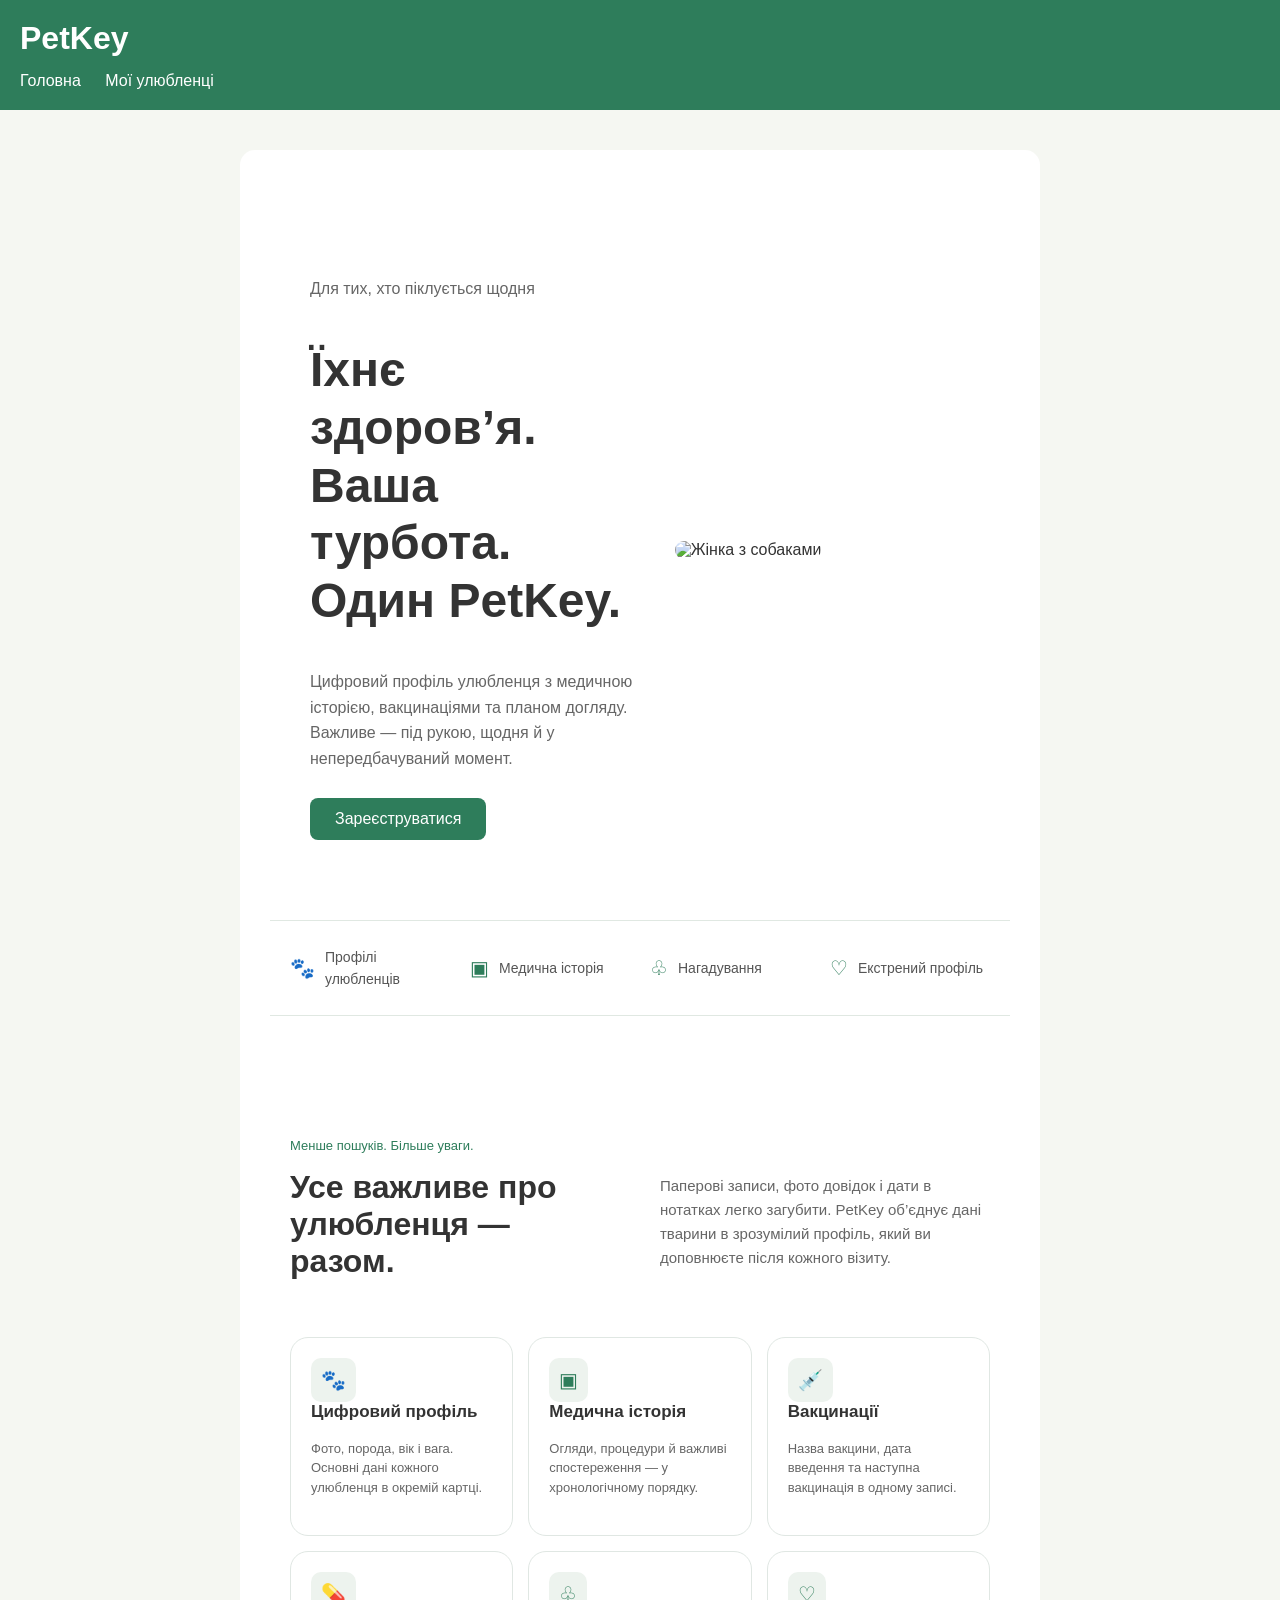
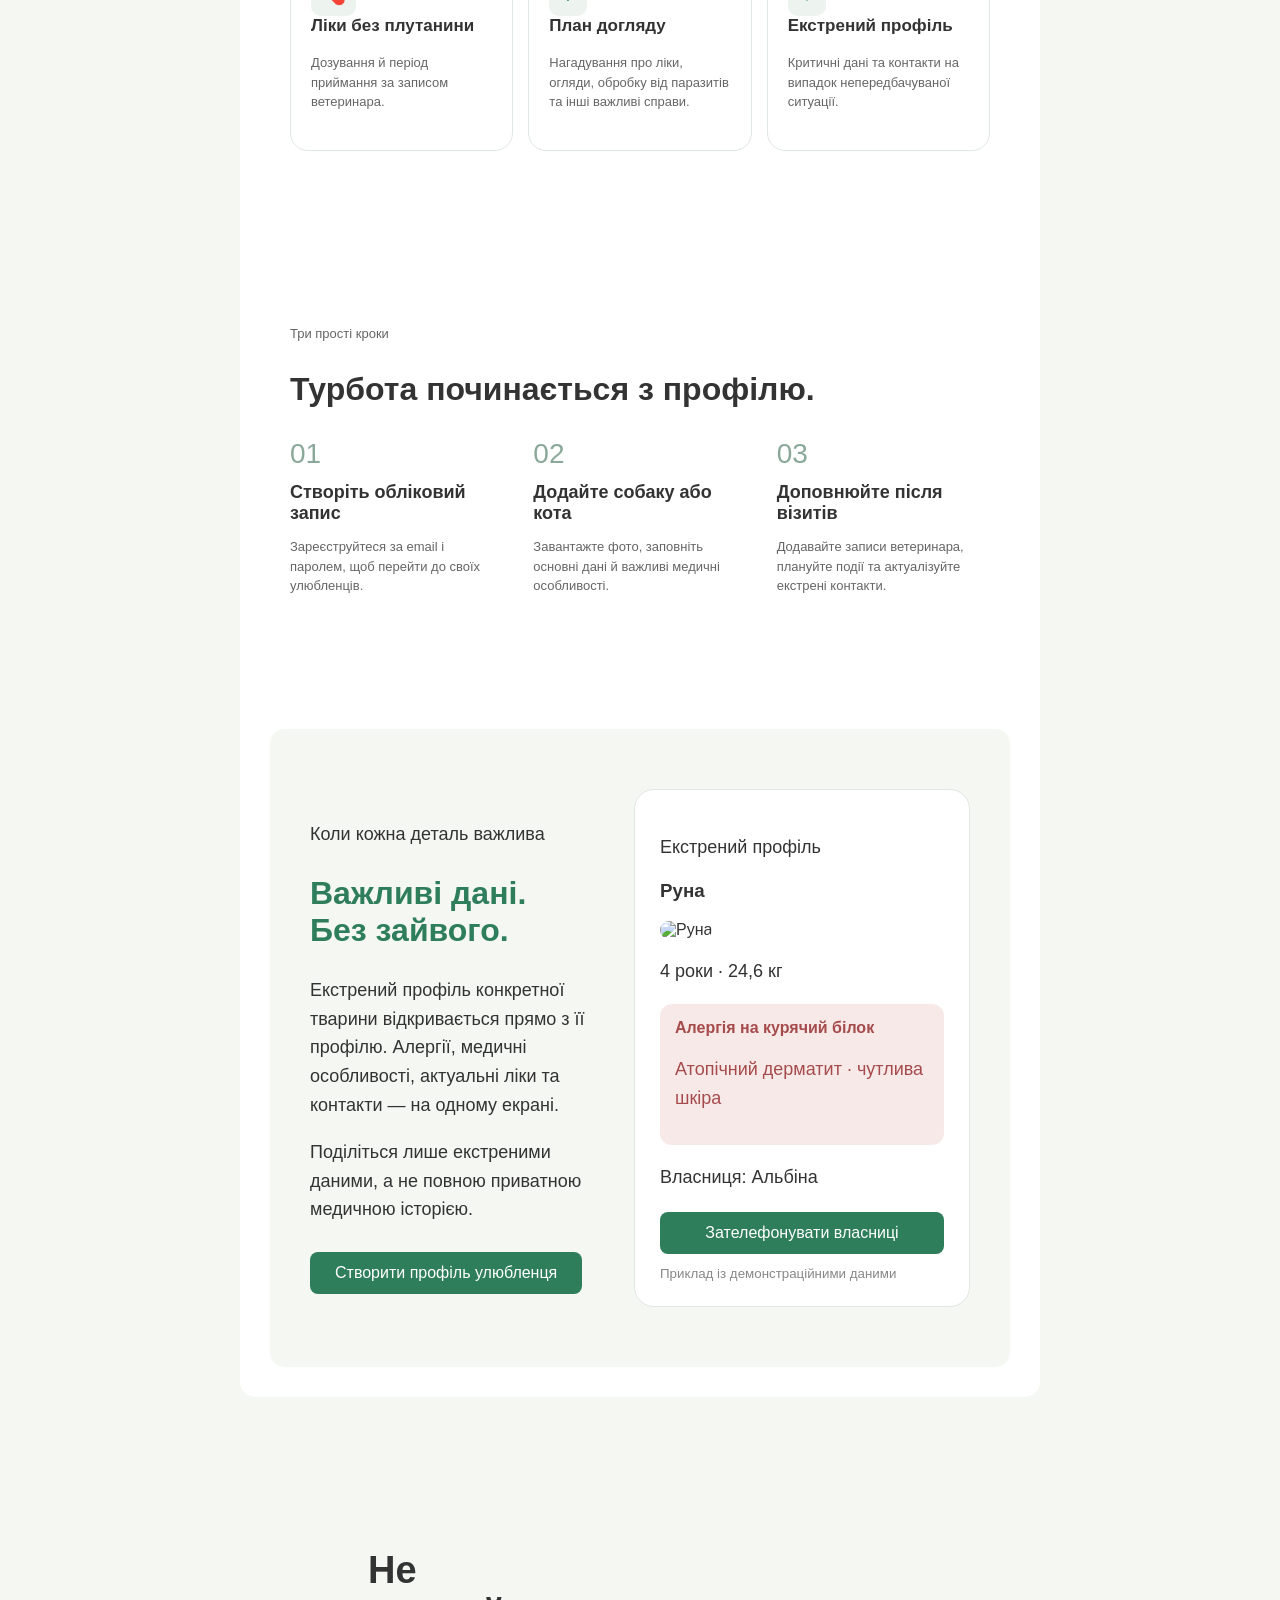
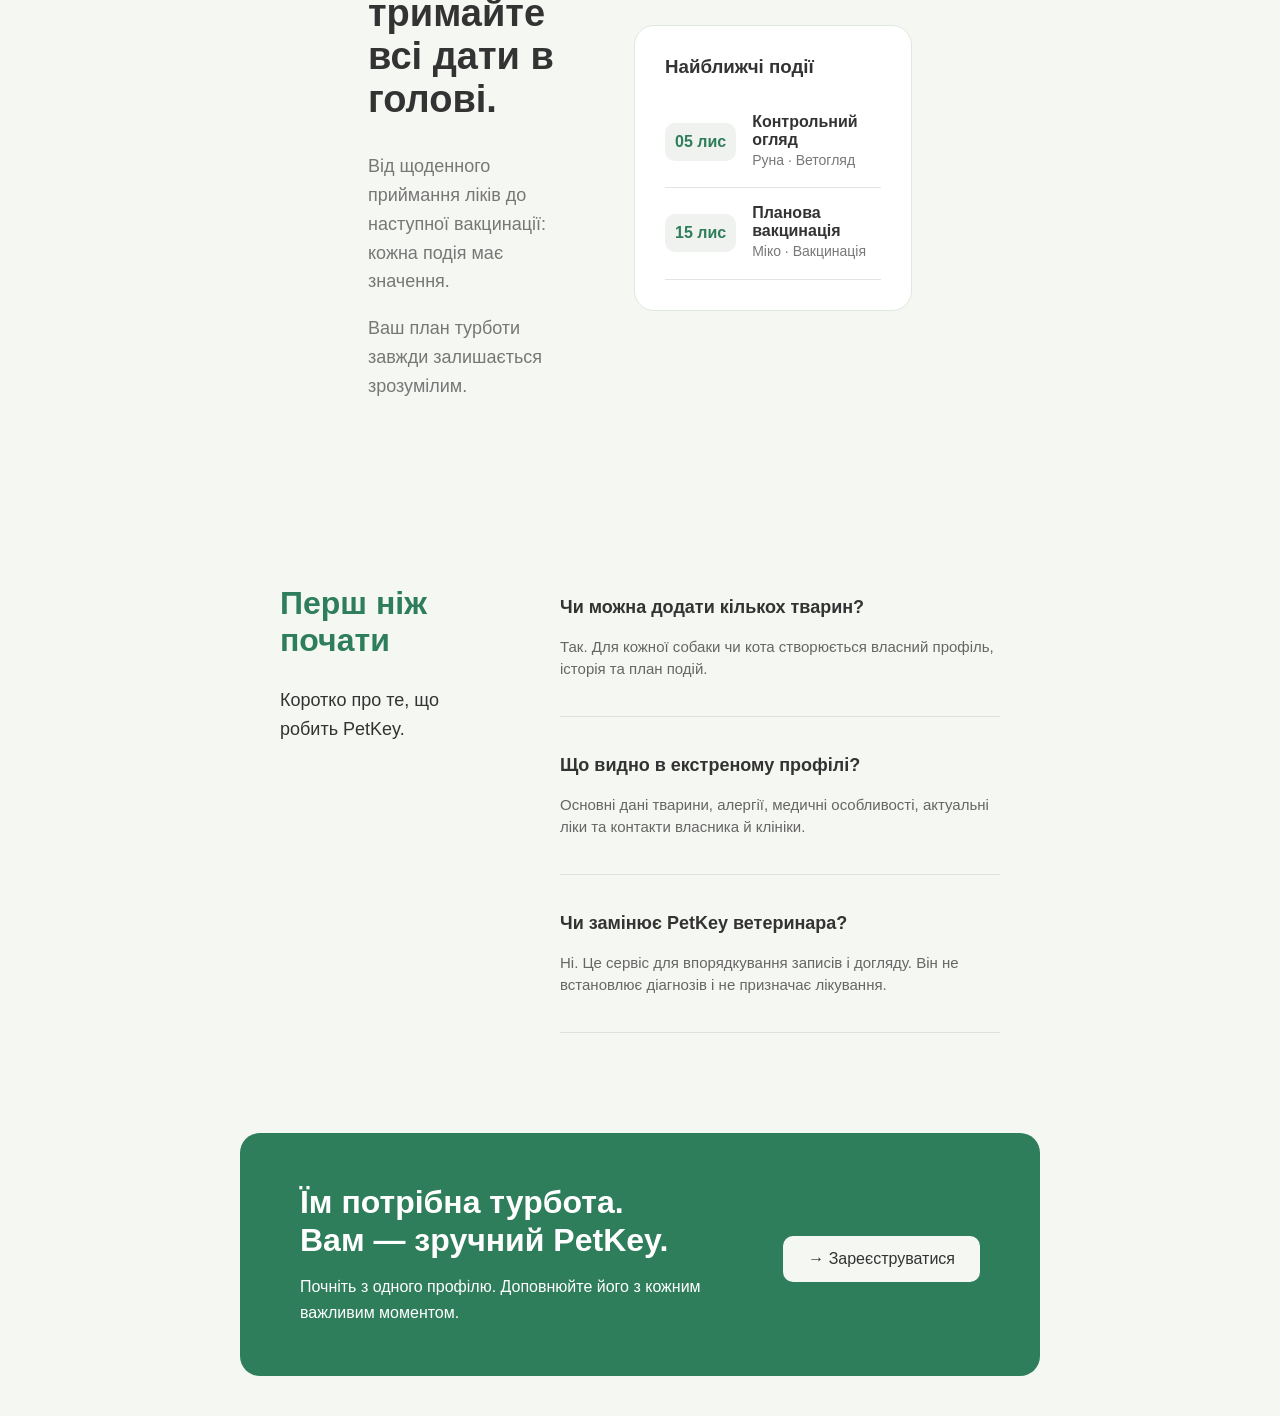
==== index.html @ b62d8bf2 "Add files via upload" ====
<!DOCTYPE html>
<html lang="uk">
<head>
    <meta charset="UTF-8">
    <meta name="viewport" content="width=device-width, initial-scale=1.0">
    <title>PetKey</title>
    <link rel="stylesheet" href="style.css">
</head>
<body>

    <header>
        <h1>PetKey</h1>
        <nav>
            <a href="index.html">Головна</a>
            <a href="animals.html">Мої улюбленці</a>
        </nav>
    </header>
    

    <main>
        <section>
           <div class="hero">
    <div class="hero-text">
        <p>Для тих, хто піклується щодня</p>
        <h1>Їхнє здоров’я.<br>Ваша турбота.<br>Один PetKey.</h1>
        <p>Цифровий профіль улюбленця з медичною історією,
        вакцинаціями та планом догляду. Важливе — під рукою,
        щодня й у непередбачуваний момент.</p>
        <a href="animals.html">Зареєструватися</a>
    </div>

    <div class="hero-image">
        <img src="images/hero.jpg" alt="Жінка з собаками">
    </div>
</div>
            <div class="features">
    <div class="feature">
        <span>🐾</span>
        <p>Профілі улюбленців</p>
    </div>

    <div class="feature">
        <span>▣</span>
        <p>Медична історія</p>
    </div>

    <div class="feature">
        <span>♧</span>
        <p>Нагадування</p>
    </div>

    <div class="feature">
        <span>♡</span>
        <p>Екстрений профіль</p>
    </div>
</div>
     <section class="info-section">
    <div class="info-heading">
        <div>
            <span>Менше пошуків. Більше уваги.</span>
            <h2>Усе важливе про улюбленця — разом.</h2>
        </div>

        <p>
            Паперові записи, фото довідок і дати в нотатках легко
            загубити. PetKey об’єднує дані тварини в зрозумілий
            профіль, який ви доповнюєте після кожного візиту.
        </p>
    </div>

    <div class="info-cards">
        <div class="info-card">
            <span class="info-icon">🐾</span>
            <h3>Цифровий профіль</h3>
            <p>Фото, порода, вік і вага. Основні дані кожного улюбленця в окремій картці.</p>
        </div>

        <div class="info-card">
            <span class="info-icon">▣</span>
            <h3>Медична історія</h3>
            <p>Огляди, процедури й важливі спостереження — у хронологічному порядку.</p>
        </div>

        <div class="info-card">
            <span class="info-icon">💉</span>
            <h3>Вакцинації</h3>
            <p>Назва вакцини, дата введення та наступна вакцинація в одному записі.</p>
        </div>

        <div class="info-card">
            <span class="info-icon">💊</span>
            <h3>Ліки без плутанини</h3>
            <p>Дозування й період приймання за записом ветеринара.</p>
        </div>

        <div class="info-card">
            <span class="info-icon">♧</span>
            <h3>План догляду</h3>
            <p>Нагадування про ліки, огляди, обробку від паразитів та інші важливі справи.</p>
        </div>

        <div class="info-card">
            <span class="info-icon">♡</span>
            <h3>Екстрений профіль</h3>
            <p>Критичні дані та контакти на випадок непередбачуваної ситуації.</p>
        </div>
</div>
</section>
<section class="steps-section">
    <p class="steps-label">Три прості кроки</p>

    <h2>Турбота починається з профілю.</h2>

    <div class="steps">
        <div class="step">
            <span class="step-number">01</span>
            <h3>Створіть обліковий запис</h3>
            <p>Зареєструйтеся за email і паролем, щоб перейти до своїх улюбленців.</p>
        </div>

        <div class="step">
            <span class="step-number">02</span>
            <h3>Додайте собаку або кота</h3>
            <p>Завантажте фото, заповніть основні дані й важливі медичні особливості.</p>
        </div>

        <div class="step">
            <span class="step-number">03</span>
            <h3>Доповнюйте після візитів</h3>
            <p>Додавайте записи ветеринара, плануйте події та актуалізуйте екстрені контакти.</p>
        </div>
    </div>
</section>
<section class="emergency-section">
    <div class="emergency-text">
        <p>Коли кожна деталь важлива</p>
        <h2>Важливі дані.<br>Без зайвого.</h2>
        <p>Екстрений профіль конкретної тварини відкривається прямо з її профілю. Алергії, медичні особливості, актуальні ліки та контакти — на одному екрані.</p>
        <p>Поділіться лише екстреними даними, а не повною приватною медичною історією.</p>
        <a href="emergency.html">Створити профіль улюбленця</a>
    </div>

    <div class="emergency-card">
        <p>Екстрений профіль</p>
        <h3>Руна</h3>
        
        <img src="images/runa.jpg.jpg" alt="Руна">
        <p>4 роки · 24,6 кг</p>
        <div class="emergency-alert">
            <strong>Алергія на курячий білок</strong>
            <p>Атопічний дерматит · чутлива шкіра</p>
        </div>
        <p>Власниця: Альбіна</p>
        <a href="emergency.html">Зателефонувати власниці</a>
        <small>Приклад із демонстраційними даними</small>
    </div>
</section>
</section>
    </main>

    <section class="events-section">
    <div class="events-text">
        <h2>Не тримайте всі дати в голові.</h2>
        <p>Від щоденного приймання ліків до наступної вакцинації: кожна подія має значення.</p>
        <p>Ваш план турботи завжди залишається зрозумілим.</p>
    </div>

    <div class="events-card">
        <h3>Найближчі події</h3>

        <div class="event">
            <span>05 лис</span>
            <div>
                <strong>Контрольний огляд</strong>
                <p>Руна · Ветогляд</p>
            </div>
        </div>

        <div class="event">
            <span>15 лис</span>
            <div>
                <strong>Планова вакцинація</strong>
                <p>Міко · Вакцинація</p>
            </div>
        </div>
    </div>
</section>
   <section class="faq-section">
    <div class="faq-title">
        <h2>Перш ніж почати</h2>
        <p>Коротко про те, що робить PetKey.</p>
    </div>

    <div class="faq-list">
        <div class="faq-item">
            <h3>Чи можна додати кількох тварин?</h3>
            <p>Так. Для кожної собаки чи кота створюється власний профіль, історія та план подій.</p>
        </div>

        <div class="faq-item">
            <h3>Що видно в екстреному профілі?</h3>
            <p>Основні дані тварини, алергії, медичні особливості, актуальні ліки та контакти власника й клініки.</p>
        </div>

        <div class="faq-item">
            <h3>Чи замінює PetKey ветеринара?</h3>
            <p>Ні. Це сервіс для впорядкування записів і догляду. Він не встановлює діагнозів і не призначає лікування.</p>
        </div>
    </div>
</section> 
<footer>
        <section class="final-cta">
    <div>
        <h2>Їм потрібна турбота.<br>Вам — зручний PetKey.</h2>
        <p>Почніть з одного профілю. Доповнюйте його з кожним важливим моментом.</p>
    </div>

    <a href="animals.html">→ Зареєструватися</a>
</section>
   
    </footer>

</body>
</html>
---- style.css ----
body {
    font-family: Arial, sans-serif;
    background-color: #f5f7f2;
    color: #333333;
    margin: 0;
}
header {
    background-color: #2e7d5b;
    color: white;
    padding: 20px;
}

header h1 {
    margin: 0;
}

nav {
    margin-top: 15px;
}

nav a {
    color: white;
    text-decoration: none;
    margin-right: 20px;
}
main {
    padding: 40px 20px;
}

section {
    background-color: white;
    padding: 30px;
    border-radius: 15px;
    max-width: 800px;
    margin: 0 auto;
}

section h2 {
    color: #2e7d5b;
    font-size: 32px;
}

section p {
    font-size: 18px;
    line-height: 1.6;
}
section a {
    display: inline-block;
    background-color: #2e7d5b;
    color: white;
    padding: 12px 25px;
    border-radius: 8px;
    text-decoration: none;
    margin-top: 10px;
}

section a:hover {
    background-color: #246347;
}
.animal {
    background-color: #ffffff;
    padding: 20px;
    margin: 20px 0;
    border-radius: 12px;
    border: 1px solid #e0e8e2;
}

.animal h3 {
    color: #2e7d5b;
    margin-top: 0;
}

.animal a {
    display: inline-block;
    background-color: #2e7d5b;
    color: white;
    text-decoration: none;
    padding: 10px 20px;
    border-radius: 8px;
    margin-top: 10px;
}

.animal a:hover {
    background-color: #256548;
}
.animal {
    display: inline-block;
    vertical-align: top;
    width: 300px;
    margin: 15px;
    padding: 20px;
    background-color: #f5f7f2;
    border-radius: 15px;
}
.hero {
    display: flex;
    align-items: center;
    justify-content: space-between;
    gap: 40px;
    max-width: 1200px;
    margin: 40px auto;
    padding: 40px;
}

.hero-text {
    flex: 1.1;
    max-width: 500px;
}

.hero-text h1 {
    font-size: 48px;
    line-height: 1.2;
    color: #333333;
}

.hero-text p {
    font-size: 16px;
    line-height: 1.6;
    color: #666666;
}

.hero-image {
    flex: 1;
}

.hero-image img {
    width: 100%;
    height: 500px;
    object-fit: cover;
    border-radius: 25px;
}
.features {
    display: flex;
    justify-content: space-between;
    align-items: center;
    gap: 20px;
    max-width: 1200px;
    margin: 40px auto;
    padding: 25px 20px;
    border-top: 1px solid #e0e8e2;
    border-bottom: 1px solid #e0e8e2;
}

.feature {
    display: flex;
    align-items: center;
    gap: 10px;
    flex: 1;
}

.feature span {
    color: #2e7d5b;
    font-size: 20px;
}

.feature p {
    margin: 0;
    font-size: 14px;
    color: #555555;
}
.info-section {
    max-width: 1200px;
    margin: 80px auto;
    padding: 40px 20px;
}

.info-heading {
    display: flex;
    justify-content: space-between;
    align-items: center;
    gap: 40px;
    margin-bottom: 30px;
}

.info-heading > div {
    flex: 1;
}

.info-heading span {
    color: #2e7d5b;
    font-size: 13px;
}

.info-heading h2 {
    font-size: 32px;
    color: #333333;
    margin-top: 15px;
}

.info-heading > p {
    flex: 1;
    color: #666666;
    font-size: 15px;
    line-height: 1.6;
}

.info-cards {
    display: grid;
    grid-template-columns: repeat(3, 1fr);
    gap: 15px;
}

.info-card {
    background-color: #ffffff;
    border: 1px solid #e0e8e2;
    border-radius: 15px;
    padding: 20px;
}

.info-icon {
    display: inline-block;
    background-color: #edf3ee;
    color: #2e7d5b;
    padding: 10px;
    border-radius: 10px;
    font-size: 20px;
}

.info-card h3 {
    font-size: 17px;
    color: #333333;
    margin-top: 18px;
}

.info-card p {
    font-size: 13px;
    color: #666666;
    line-height: 1.5;
}
.steps-section {
    max-width: 1200px;
    margin: 80px auto;
    padding: 40px 20px;
}

.steps-label {
    font-size: 13px;
    color: #666666;
    margin-bottom: 25px;
}

.steps-section h2 {
    font-size: 32px;
    color: #333333;
    margin-bottom: 30px;
}

.steps {
    display: grid;
    grid-template-columns: repeat(3, 1fr);
    gap: 30px;
}

.step-number {
    font-size: 28px;
    color: #8aa99a;
}

.step h3 {
    font-size: 18px;
    color: #333333;
    margin: 12px 0;
}

.step p {
    font-size: 13px;
    color: #666666;
    line-height: 1.5;
}
.emergency-section {
    display: flex;
    align-items: center;
    justify-content: space-between;
    gap: 40px;
    padding: 60px 40px;
    background-color: #f5f7f2;
}

.emergency-text {
    flex: 1;
}

.emergency-card {
    flex: 1;
    background-color: white;
    padding: 25px;
    border-radius: 20px;
    border: 1px solid #e0e8e2;
}
.emergency-card a {
    display: block;
    text-align: center;
    margin-top: 20px;
}

.emergency-card small {
    display: block;
    margin-top: 12px;
    color: #888888;
}

.emergency-alert {
    background-color: #f8e9e9;
    padding: 15px;
    border-radius: 12px;
    color: #a64b4b;
}
.emergency-card img {
    width: 100px;
    height: 100px;
    object-fit: cover;
    border-radius: 15px;
}
.events-section {
    display: flex;
    justify-content: space-between;
    align-items: center;
    gap: 50px;
    padding: 80px 10%;
    background-color: #f5f7f2;
}

.events-text {
    flex: 1;
}

.events-text h2 {
    font-size: 38px;
    color: #333333;
}

.events-text p {
    color: #777777;
    line-height: 1.6;
}

.events-card {
    flex: 1;
    background-color: white;
    padding: 30px;
    border-radius: 20px;
    border: 1px solid #e0e8e2;
}

.events-card h3 {
    margin-top: 0;
    color: #333333;
}

.event {
    display: flex;
    align-items: center;
    gap: 20px;
    padding: 20px 0;
    border-bottom: 1px solid #e0e8e2;
}

.event span {
    background-color: #f5f7f2;
    color: #2e7d5b;
    padding: 12px;
    border-radius: 10px;
    font-weight: bold;
}

.event strong {
    color: #333333;
}

.event p {
    margin-bottom: 0;
    color: #777777;
    font-size: 14px;
}
.faq-section {
    display: flex;
    gap: 60px;
    padding: 60px 40px;
    background-color: #f5f7f2;
}

.faq-title {
    flex: 1;
}

.faq-list {
    flex: 2;
}

.faq-item {
    padding: 20px 0;
    border-bottom: 1px solid #dce3dc;
}

.faq-item h3 {
    font-size: 18px;
    color: #333333;
}

.faq-item p {
    font-size: 15px;
    line-height: 1.5;
    color: #666666;
}
@media (max-width: 768px)  {
    .faq-section {
        flex-direction: column;
        gap: 20px;
        padding: 30px 20px;
        button {
    width: 100%;
    box-sizing: border-box;
}
    }
}
.final-cta {
    background-color: #2e7d5b;
    color: white;
    padding: 60px;
    display: flex;
    align-items: center;
    justify-content: space-between;
    gap: 30px;
}

.final-cta h2 {
    font-size: 36px;
    line-height: 1.2;
    margin: 0 0 15px;
}

.final-cta p {
    font-size: 16px;
    margin: 0;
}

.final-cta a {
    display: inline-block;
    background-color: #f5f7f2;
    color: #333333;
    text-decoration: none;
    padding: 15px 25px;
    border-radius: 10px;
    white-space: nowrap;
}

.final-cta a:hover {
    background-color: #e0e8e2;
}
.final-cta {
    background-color: #2e7d5b;
    color: white;
    padding: 50px 60px;
    margin: 40px auto;
    border-radius: 20px;
    display: flex;
    align-items: center;
    justify-content: space-between;
    gap: 30px;
}

.final-cta h2 {
    font-size: 32px;
    line-height: 1.2;
    color: #ffffff;
}

.final-cta p {
    font-size: 16px;
    margin: 0;
}

.final-cta a {
    display: inline-block;
    background-color: #f5f7f2;
    color: #333333;
    padding: 14px 25px;
    border-radius: 10px;
    text-decoration: none;
    white-space: nowrap;
}
.pets-heading {
    display: flex;
    justify-content: space-between;
    align-items: center;
    gap: 30px;
    margin-bottom: 25px;
}

.pets-heading h2 {
    margin: 0 0 8px;
    font-size: 32px;
}

.pets-heading p {
    margin: 0;
    color: #666666;
    font-size: 15px;
}

.add-pet-button {
    display: inline-block;
    background-color: #2e7d5b;
    color: white;
    padding: 12px 20px;
    border-radius: 10px;
    text-decoration: none;
    white-space: nowrap;
}
.pets-page {
    max-width: 1100px;
    margin: 40px auto;
    padding: 30px;
}

.pets-notice {
    display: block;
    width: 100%;
    box-sizing: border-box;
    margin: 20px 0 25px;
    padding: 15px;
    background-color: #e8f5ed;
    color: #47745d;
    border-radius: 10px;
    font-size: 14px;
}
.animal img {
    width: 180px;
    height: 180px;
    object-fit: cover;
    border-radius: 15px;
}

.animals-list {
    display: flex;
    justify-content: center;
    align-items: stretch;
    gap: 30px;
    flex-wrap: wrap;
    width: 100%;
    margin: 30px auto;
}
.pets-bottom {
    display: grid;
    grid-template-columns: 2fr 1fr;
    gap: 24px;
    align-items: start;
    width: 100%;
    margin-top: 30px;
}

.pets-events,
.pets-preparation {
    padding: 24px;
    border: 1px solid #e0e5e2;
    border-radius: 16px;
    background: #ffffff;
}

.pets-preparation {
    background: #e8f5ed;
}

.event {
    display: flex;
    align-items: center;
    gap: 16px;
    padding: 16px 0;
    border-bottom: 1px solid #e0e5e2;
}

.event span {
    background: #f0f2f0;
    padding: 10px;
    border-radius: 10px;
    white-space: nowrap;
}

.event h3 {
    margin: 0 0 5px;
    font-size: 16px;
}

.event p {
    margin: 0;
    font-size: 14px;
    color: #777;
}

.pets-preparation a {
    display: inline-block;
    margin-top: 12px;
    padding: 10px 16px;
    background: #ffffff;
    color: #47745d;
    text-decoration: none;
    border-radius: 10px;
}

/* Екстрений профіль Руни */
.emergency-page {
    max-width: 1200px;
    margin: 40px auto;
    padding: 0 20px;
}

.emergency-subtitle {
    color: #7b8581;
    margin-bottom: 30px;
}

.emergency-layout {
    display: grid;
    grid-template-columns: 240px 1.4fr 1fr;
    gap: 18px;
    align-items: start;
}

.pet-info-card,
.info-card {
    background: #ffffff;
    border: 1px solid #e0e7e3;
    border-radius: 18px;
    padding: 20px;
    box-sizing: border-box;
}

.pet-info-card img {
    width: 100%;
    height: 180px;
    object-fit: cover;
    border-radius: 12px;
}

.pet-info-card h2 {
    margin: 14px 0;
}

.info-label {
    color: #89938e;
    font-size: 12px;
    margin-bottom: 4px;
}

.pet-details {
    display: flex;
    gap: 30px;
}

.medical-info,
.contact-info {
    display: flex;
    flex-direction: column;
    gap: 16px;
}
.medical-info .info-card,
.contact-info .info-card {
    width: 100%;
}

.info-card h3 {
    margin-top: 0;
    font-size: 17px;
}

.allergy-card {
    background: #fff6f4;
    color: #a65d58;
}

.info-card small {
    color: #89938e;
    font-size: 11px;
}

.phone {
    font-size: 18px;
    font-weight: 600;
}

.contact-button {
    display: block;
    text-align: center;
    text-decoration: none;
    padding: 12px;
    border-radius: 10px;
    margin: 12px 0;
}

.owner-button {
    background: #bd5555;
    color: white;
}

.clinic-button {
    background: #ffffff;
    color: #52645a;
    border: 1px solid #dce4df;
}

.course-label {
    display: inline-block;
    background: #e8f1eb;
    color: #65846f;
    padding: 6px 10px;
    border-radius: 20px;
    font-size: 12px;
}

.share-panel {
    display: flex;
    justify-content: space-between;
    align-items: center;
    gap: 20px;
    background: #e8f1eb;
    border-radius: 16px;
    padding: 18px 24px;
    margin-top: 24px;
}

.share-panel p {
    font-size: 12px;
    color: #7b8581;
}

.share-button {
    background: #4c9278;
    color: white;
    border: none;
    border-radius: 10px;
    padding: 14px 20px;
    cursor: pointer;
}

/* Для вузького екрана */
@media (max-width: 800px) {
    .emergency-layout {
        grid-template-columns: 1fr;
    }

    .share-panel {
        flex-direction: column;
        align-items: stretch;
    }
}
/* Екстрений профіль Міко */
.pet-info {
    background: white;
    border-radius: 20px;
    padding: 30px;
    max-width: 900px;
    margin: 40px auto;
    box-shadow: 0 4px 15px rgba(0, 0, 0, 0.08);
}

.pet-info h2 {
    color: #4c9278;
    margin-bottom: 25px;
}

.pet-info h3 {
    color: #4c9278;
    margin-top: 25px;
}

.pet-info p {
    color: #555;
    line-height: 1.7;
}

.pet-info img {
    width: 220px;
    height: 220px;
    object-fit: cover;
    border-radius: 18px;
    margin-bottom: 20px;
}
/* Картка екстреного профілю Міко */
.pet-info {
    background: white;
    padding: 25px;
    border-radius: 20px;
    box-shadow: 0 4px 15px rgba(0, 0, 0, 0.08);
    max-width: 800px;
    margin: 30px auto;
}

/* Екстрений профіль Міко */

.emergency-page {
    max-width: 1200px;
    margin: 40px auto;
    padding: 0 20px;
}

.emergency-subtitle {
    color: #7b8581;
    margin-bottom: 30px;
}

.emergency-layout {
    display: grid;
    grid-template-columns: 240px 1.4fr 1fr;
    gap: 18px;
    align-items: start;
}

.pet-info-card,
.info-card {
    background: #ffffff;
    border: 1px solid #e0e7e3;
    border-radius: 18px;
    padding: 20px;
    box-sizing: border-box;
}

.pet-info-card img {
    width: 100%;
    height: 180px;
    object-fit: cover;
    border-radius: 12px;
}

.pet-info-card h2 {
    margin: 14px 0;
}

.info-label {
    color: #89938e;
    font-size: 12px;
    margin-bottom: 4px;
}

.pet-info-card p,
.info-card p {
    margin-top: 4px;
    margin-bottom: 18px;
}

.medical-info,
.contact-info {
    display: flex;
    flex-direction: column;
    gap: 16px;
}

.info-card h3 {
    margin-top: 0;
    font-size: 17px;
}

.phone {
    font-size: 18px;
    font-weight: 600;
}

.share-panel {
    display: flex;
    justify-content: space-between;
    align-items: center;
    gap: 20px;
    background: #e8f1eb;
    border-radius: 16px;
    padding: 18px 24px;
    margin-top: 24px;
}

.share-panel p {
    font-size: 12px;
    color: #7b8581;
}

.share-button {
    background: #4c9278;
    color: white;
    border: none;
    border-radius: 10px;
    padding: 14px 20px;
    cursor: pointer;
}

.share-button:hover {
    background: #39785f;
}

@media (max-width: 800px) {
    .emergency-layout {
        grid-template-columns: 1fr;
    }

    .share-panel {
        flex-direction: column;
        align-items: stretch;
    }

}

/* ===== Мобільна адаптація PetKey ===== */

*,
*::before,
*::after {
    box-sizing: border-box;
}

html {
    width: 100%;
    overflow-x: clip;
}

body {
    width: 100%;
    min-width: 0;
    margin: 0;
    overflow-wrap: break-word;
}

img {
    max-width: 100%;
}

@media (max-width: 800px) {
    header {
        padding: 16px 20px;
    }

    nav {
        display: flex;
        flex-wrap: wrap;
        gap: 12px;
    }

    nav a {
        margin-right: 0;
    }

    main {
        padding: 20px 14px;
    }

    section {
        width: 100%;
        max-width: 100%;
        padding: 22px 18px;
    }

    section h2 {
        font-size: 27px;
    }

    .hero {
        flex-direction: column;
        align-items: stretch;
        gap: 24px;
        width: 100%;
        margin: 20px auto;
        padding: 20px 16px;
    }

    .hero-text {
        width: 100%;
        max-width: 100%;
        min-width: 0;
    }

    .hero-text h1 {
        font-size: clamp(30px, 7vw, 40px);
    }

    .hero-image {
        width: 100%;
        min-width: 0;
    }

    .hero-image img {
        width: 100%;
        height: auto;
        max-height: 360px;
        object-fit: cover;
    }

    .features {
        flex-direction: column;
        align-items: stretch;
        gap: 18px;
        padding: 24px 16px;
    }

    .feature {
        width: 100%;
        min-width: 0;
    }

    .info-section,
    .steps-section {
        width: 100%;
        margin: 35px auto;
        padding: 25px 16px;
    }

    .info-heading {
        flex-direction: column;
        align-items: stretch;
        gap: 12px;
    }

    .info-heading > div,
    .info-heading > p {
        width: 100%;
        min-width: 0;
    }

    .info-heading h2,
    .steps-section h2 {
        font-size: 27px;
    }

    .info-cards,
    .steps {
        grid-template-columns: minmax(0, 1fr);
        gap: 16px;
    }

    .info-card,
    .step {
        min-width: 0;
    }

    .emergency-section,
    .events-section,
    .faq-section,
    .final-cta {
        flex-direction: column;
        align-items: stretch;
        gap: 22px;
        width: 100%;
        padding: 28px 18px;
    }

    .emergency-text,
    .emergency-card,
    .events-text,
    .events-card,
    .faq-title,
    .faq-list {
        width: 100%;
        min-width: 0;
    }

    .events-text h2,
    .final-cta h2 {
        font-size: 28px;
    }

    .final-cta {
        margin: 24px auto;
    }

    .final-cta a {
        align-self: flex-start;
        max-width: 100%;
        white-space: normal;
        text-align: center;
    }

    .pets-page {
        width: 100%;
        margin: 20px auto;
        padding: 20px 14px;
    }

    .pets-heading {
        flex-direction: column;
        align-items: stretch;
        gap: 16px;
    }

    .pets-heading h2 {
        font-size: 27px;
    }

    .add-pet-button {
        align-self: flex-start;
        max-width: 100%;
        white-space: normal;
        text-align: center;
    }

    .animals-list {
        display: grid;
        grid-template-columns: minmax(0, 1fr);
        gap: 18px;
    }

    .animal {
        width: 100%;
        min-width: 0;
        margin: 0;
        padding: 18px;
    }

    .animal img {
        max-width: 100%;
        height: auto;
        aspect-ratio: 1;
        object-fit: cover;
    }

    .pets-bottom {
        grid-template-columns: minmax(0, 1fr);
        gap: 18px;
    }

    .pets-events,
    .pets-preparation {
        min-width: 0;
        padding: 18px;
    }

    .emergency-page {
        width: 100%;
        margin: 24px auto;
        padding: 0 14px;
    }

    .emergency-layout {
        grid-template-columns: minmax(0, 1fr);
        gap: 16px;
    }

    .pet-info-card,
    .medical-info,
    .contact-info {
        width: 100%;
        min-width: 0;
    }

    .pet-details {
        flex-direction: column;
        gap: 16px;
    }

    .share-panel {
        flex-direction: column;
        align-items: stretch;
        padding: 18px;
    }

    .share-button {
        width: 100%;
    }

    .pet-info {
        width: calc(100% - 28px);
        max-width: 100%;
        margin: 20px auto;
        padding: 20px;
    }

    .pet-info img {
        max-width: 100%;
        height: auto;
    }

    .event {
        gap: 12px;
        min-width: 0;
    }

    .event > * {
        min-width: 0;
    }

    button,
    input,
    select,
    textarea {
        max-width: 100%;
    }
}

@media (max-width: 400px) {
    .hero-text h1 {
        font-size: 29px;
    }

    .info-heading h2,
    .steps-section h2,
    .pets-heading h2 {
        font-size: 24px;
    }

    .info-card,
    .events-card,
    .emergency-card {
        padding: 16px;
    }

    .final-cta {
        padding: 24px 16px;
    }
}
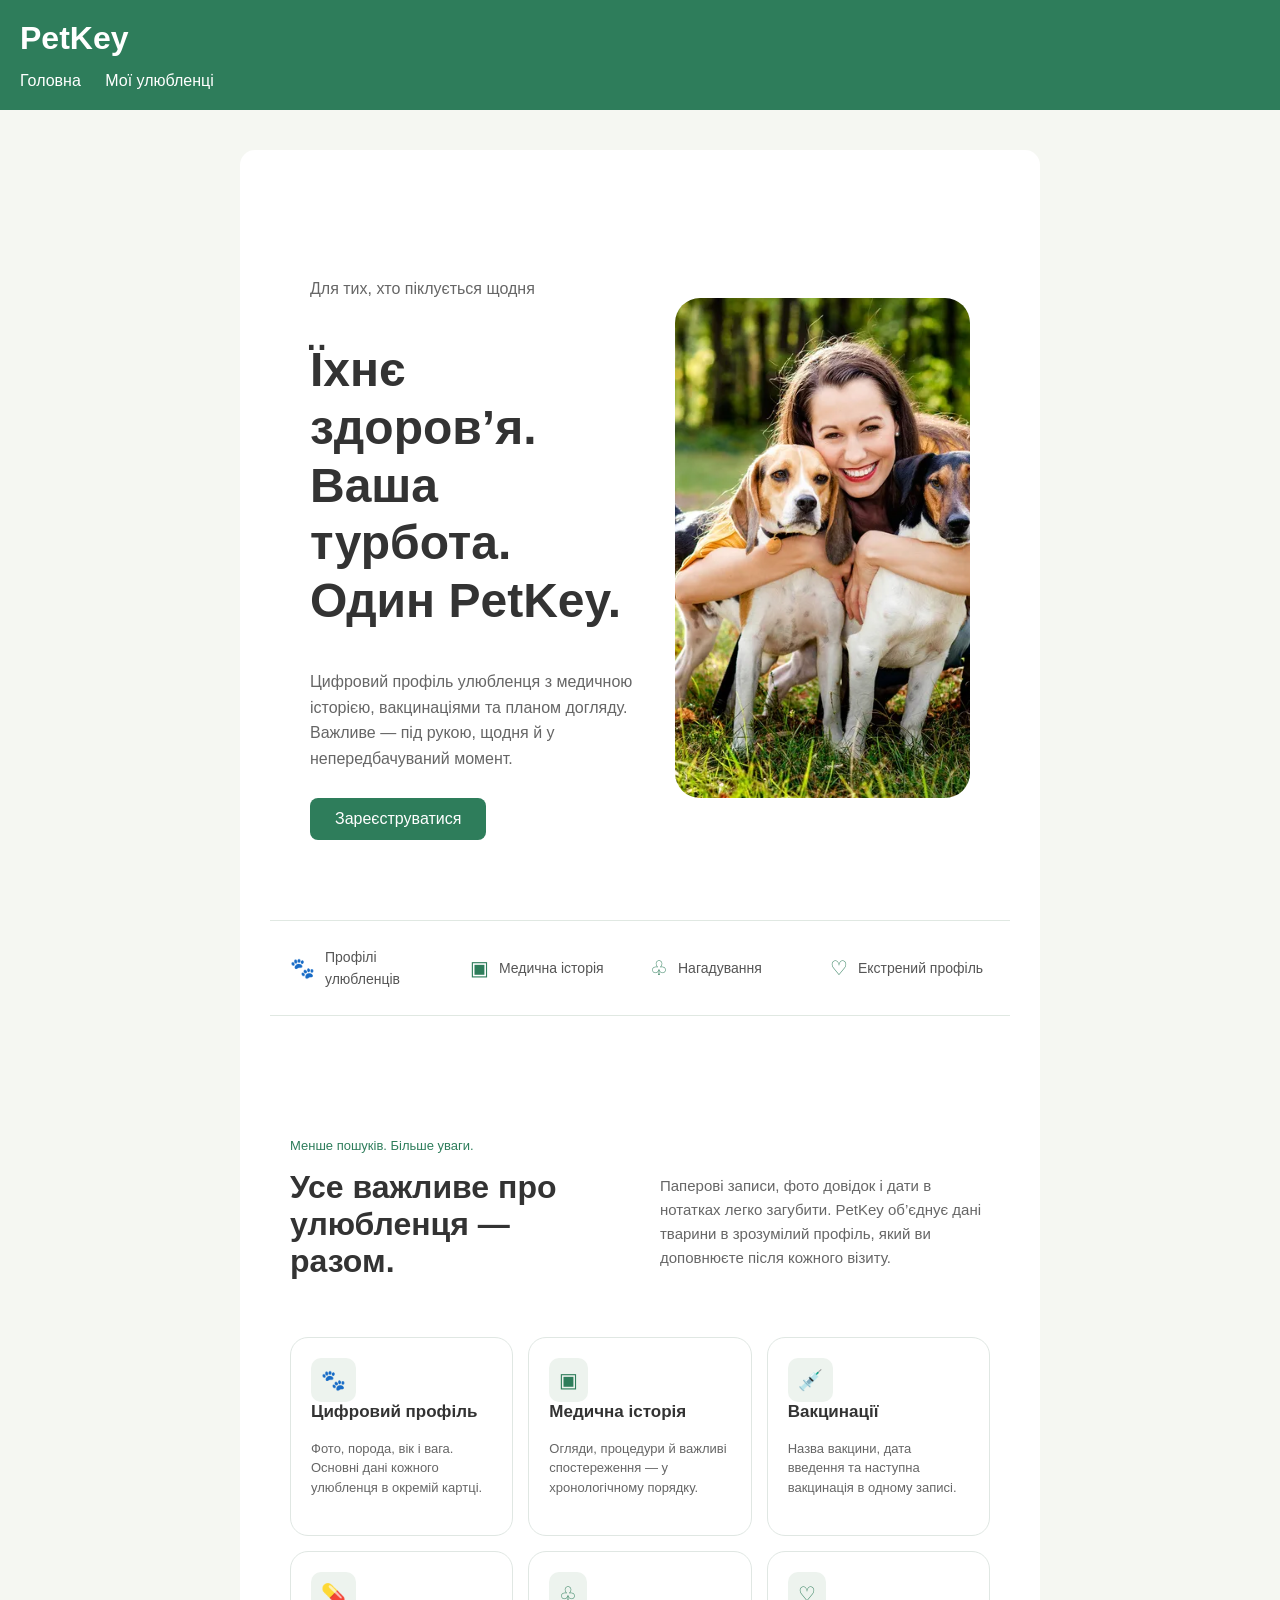
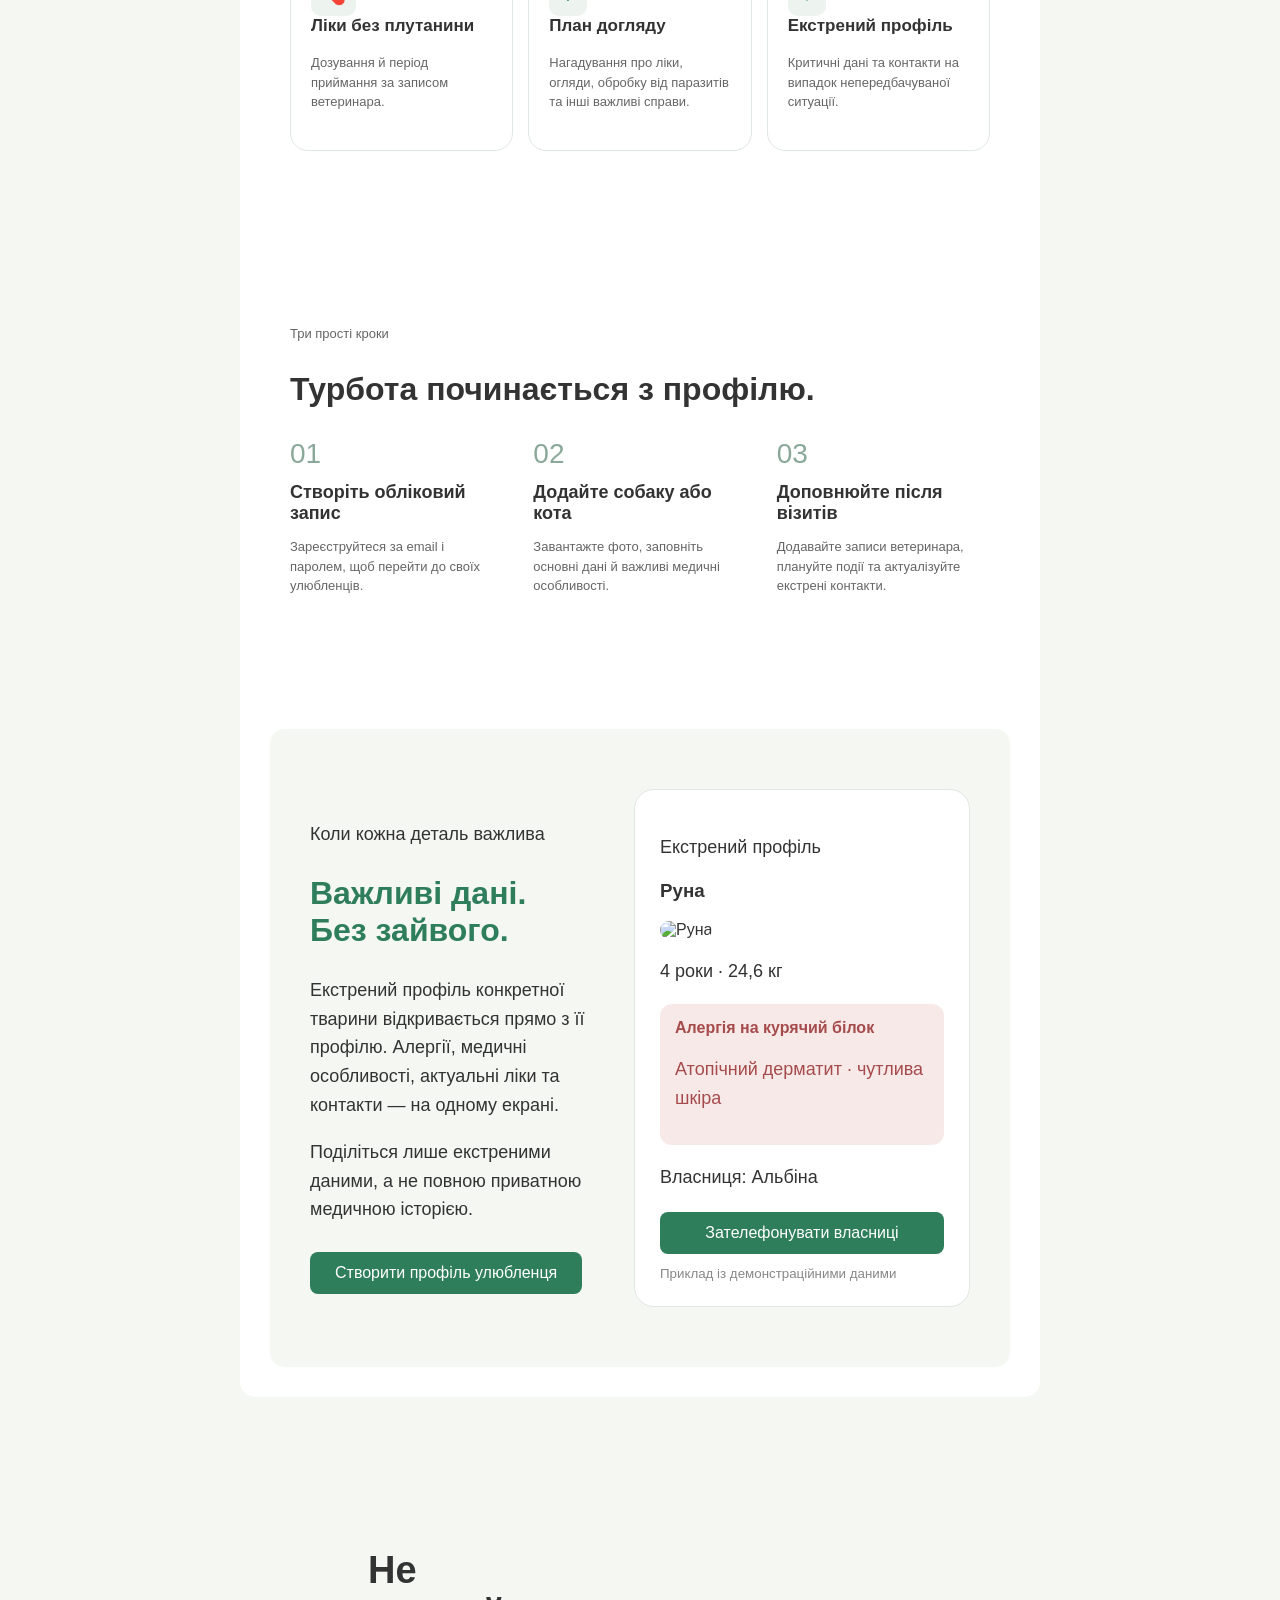
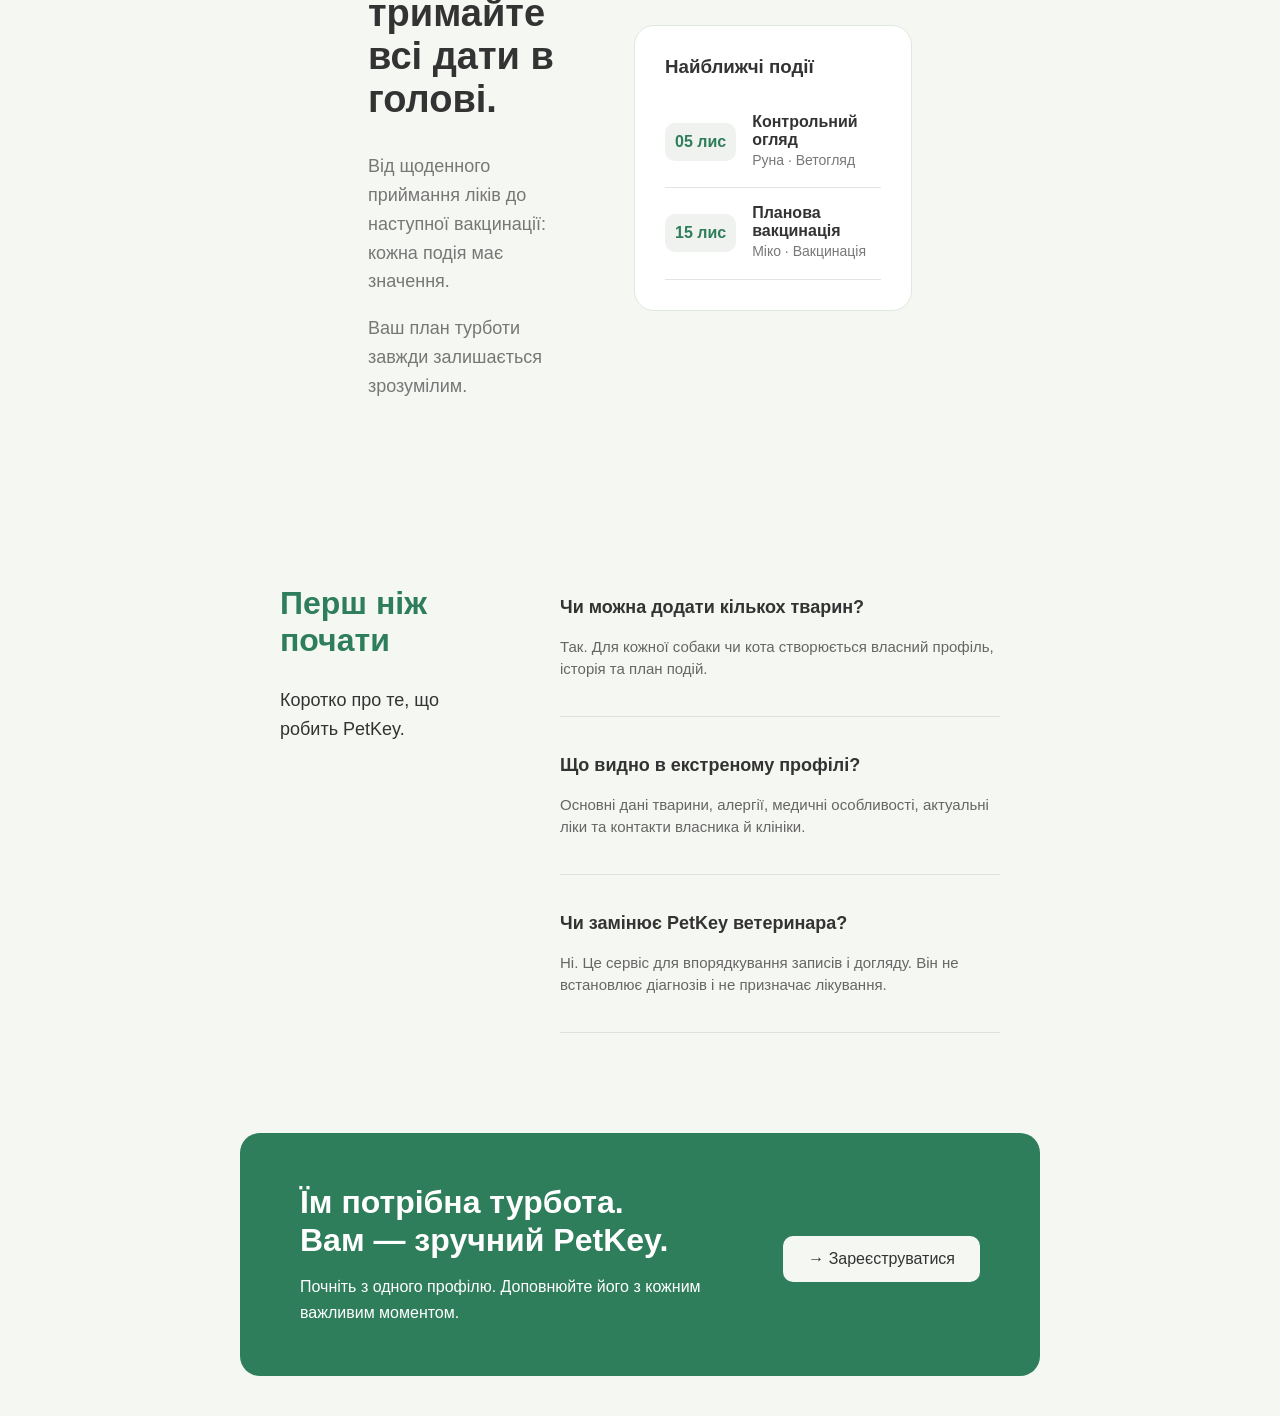
==== commit fdf910ae: "Update index.html" ====
--- a/index.html
+++ b/index.html
@@ -30,7 +30,7 @@
     </div>
 
     <div class="hero-image">
-        <img src="images/hero.jpg" alt="Жінка з собаками">
+        <img src="hero.jpg" alt="Жінка з собаками">
     </div>
 </div>
             <div class="features">
@@ -221,4 +221,4 @@
     </footer>
 
 </body>
-</html>+</html>
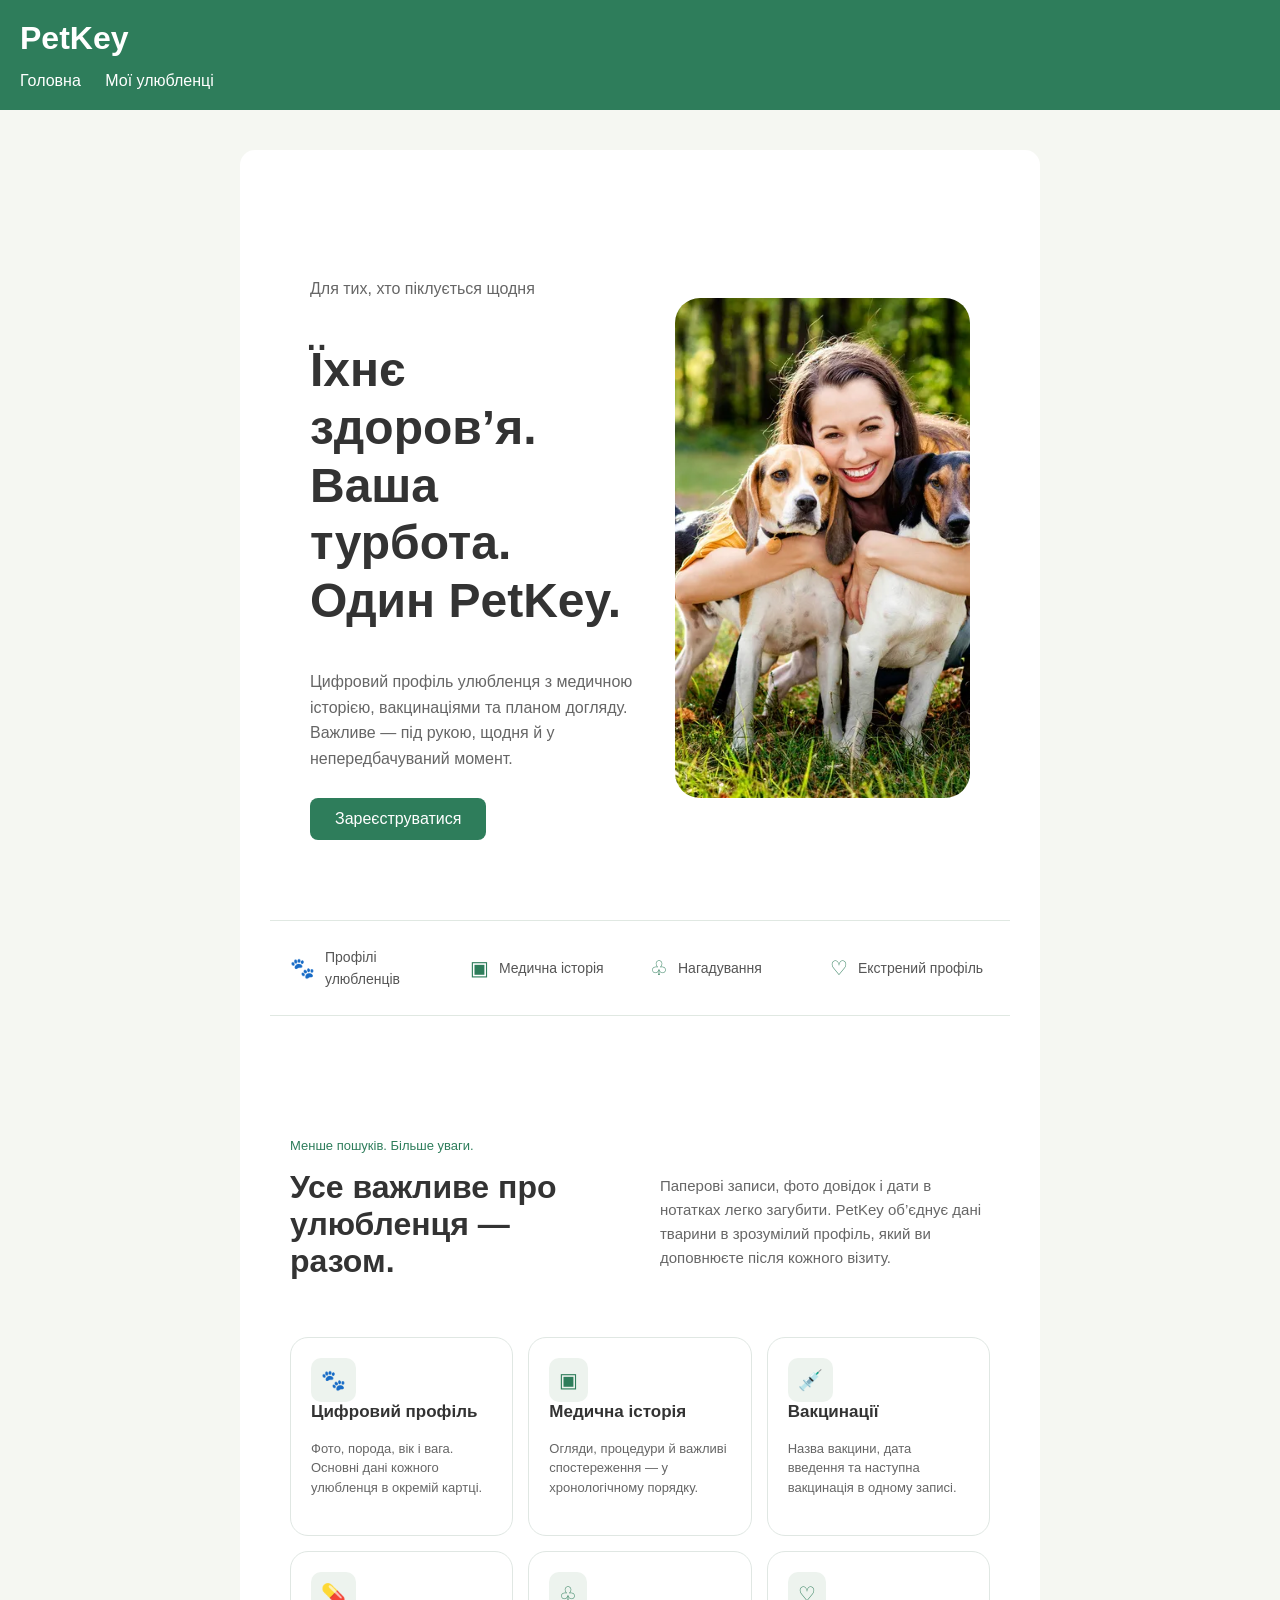
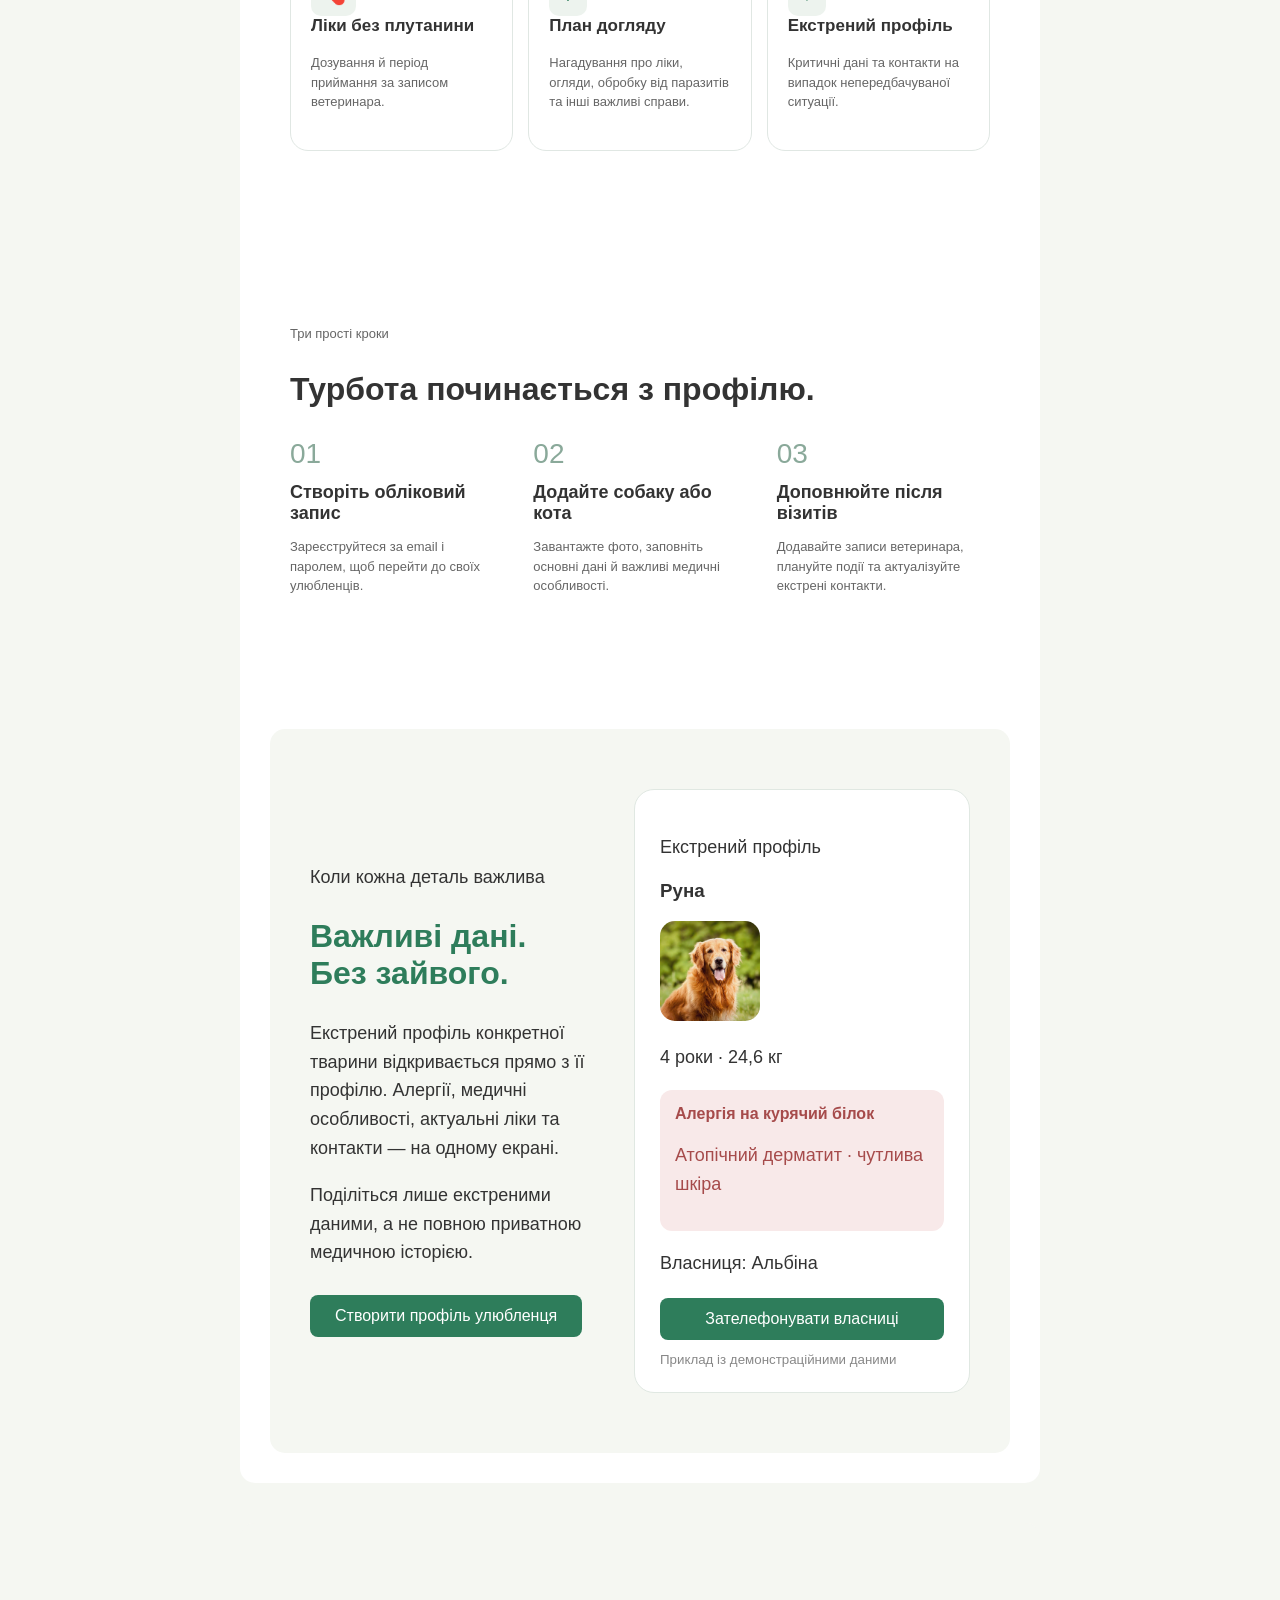
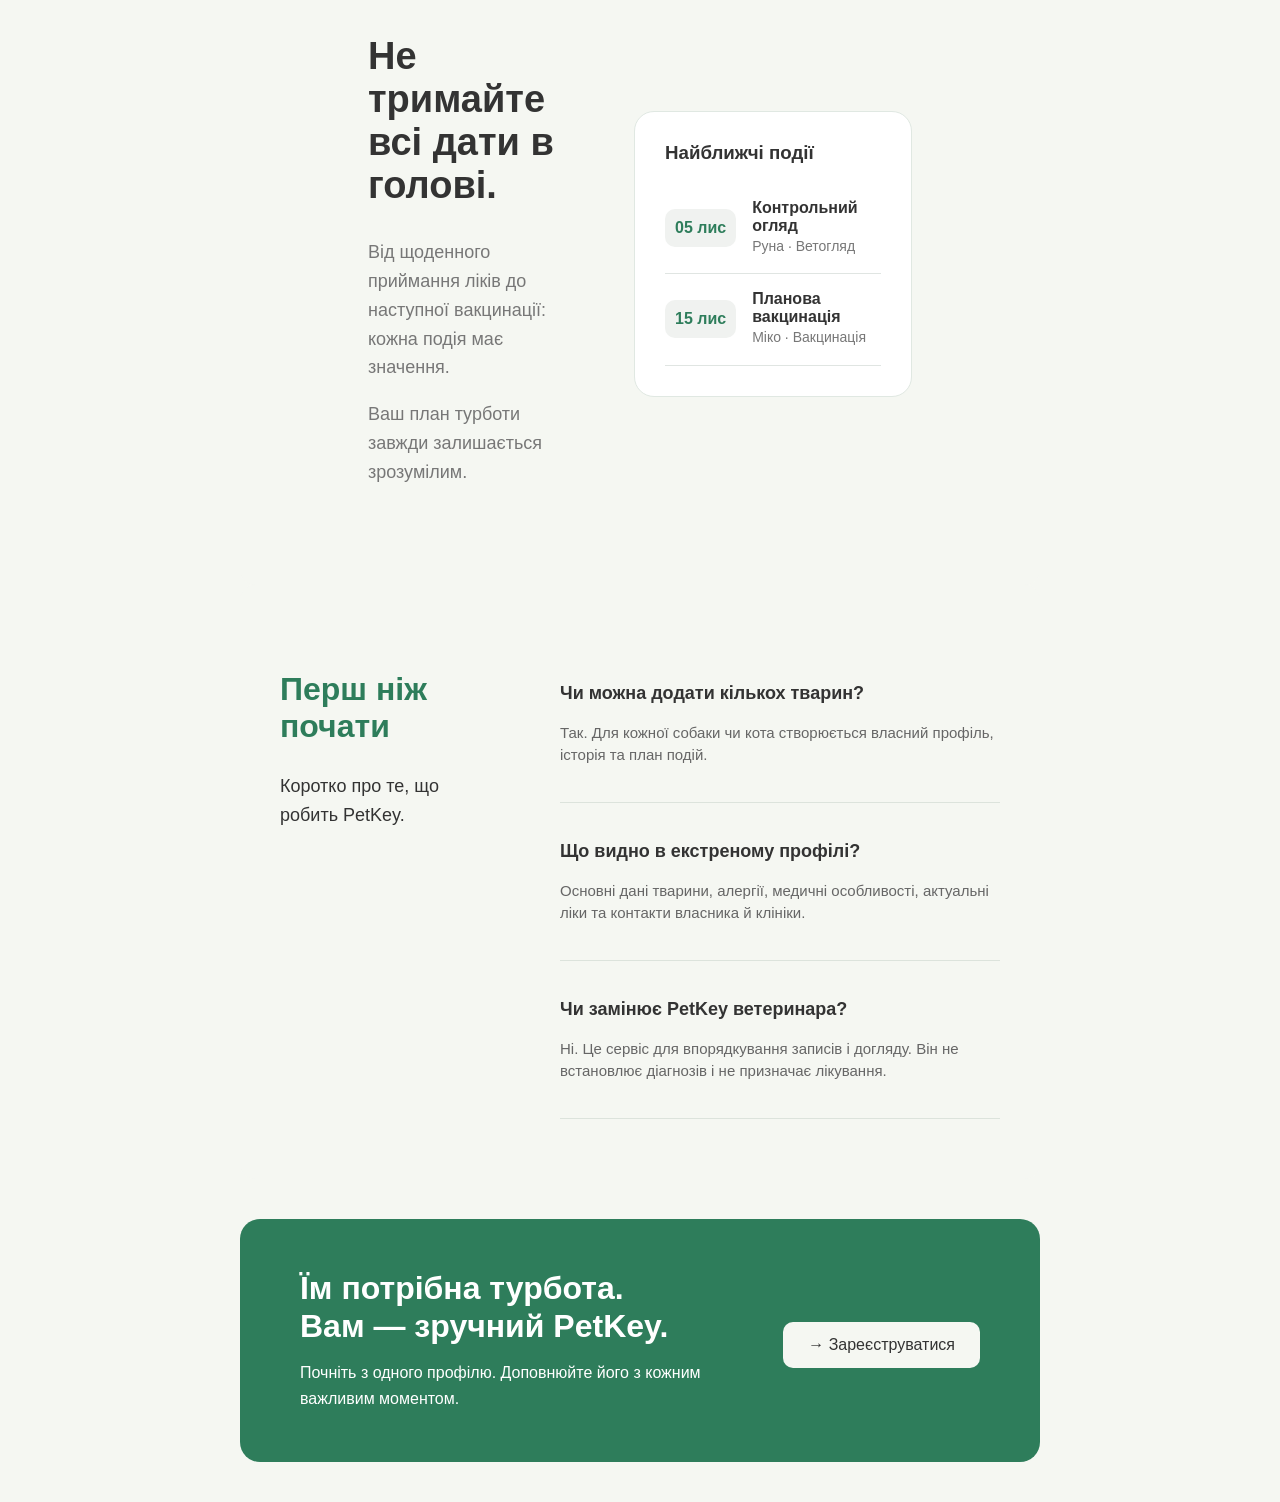
==== commit c3c56609: "Update index.html" ====
--- a/index.html
+++ b/index.html
@@ -143,8 +143,7 @@
     <div class="emergency-card">
         <p>Екстрений профіль</p>
         <h3>Руна</h3>
-        
-        <img src="images/runa.jpg.jpg" alt="Руна">
+        <img src="runa.jpg.jpg" alt="Руна">
         <p>4 роки · 24,6 кг</p>
         <div class="emergency-alert">
             <strong>Алергія на курячий білок</strong>
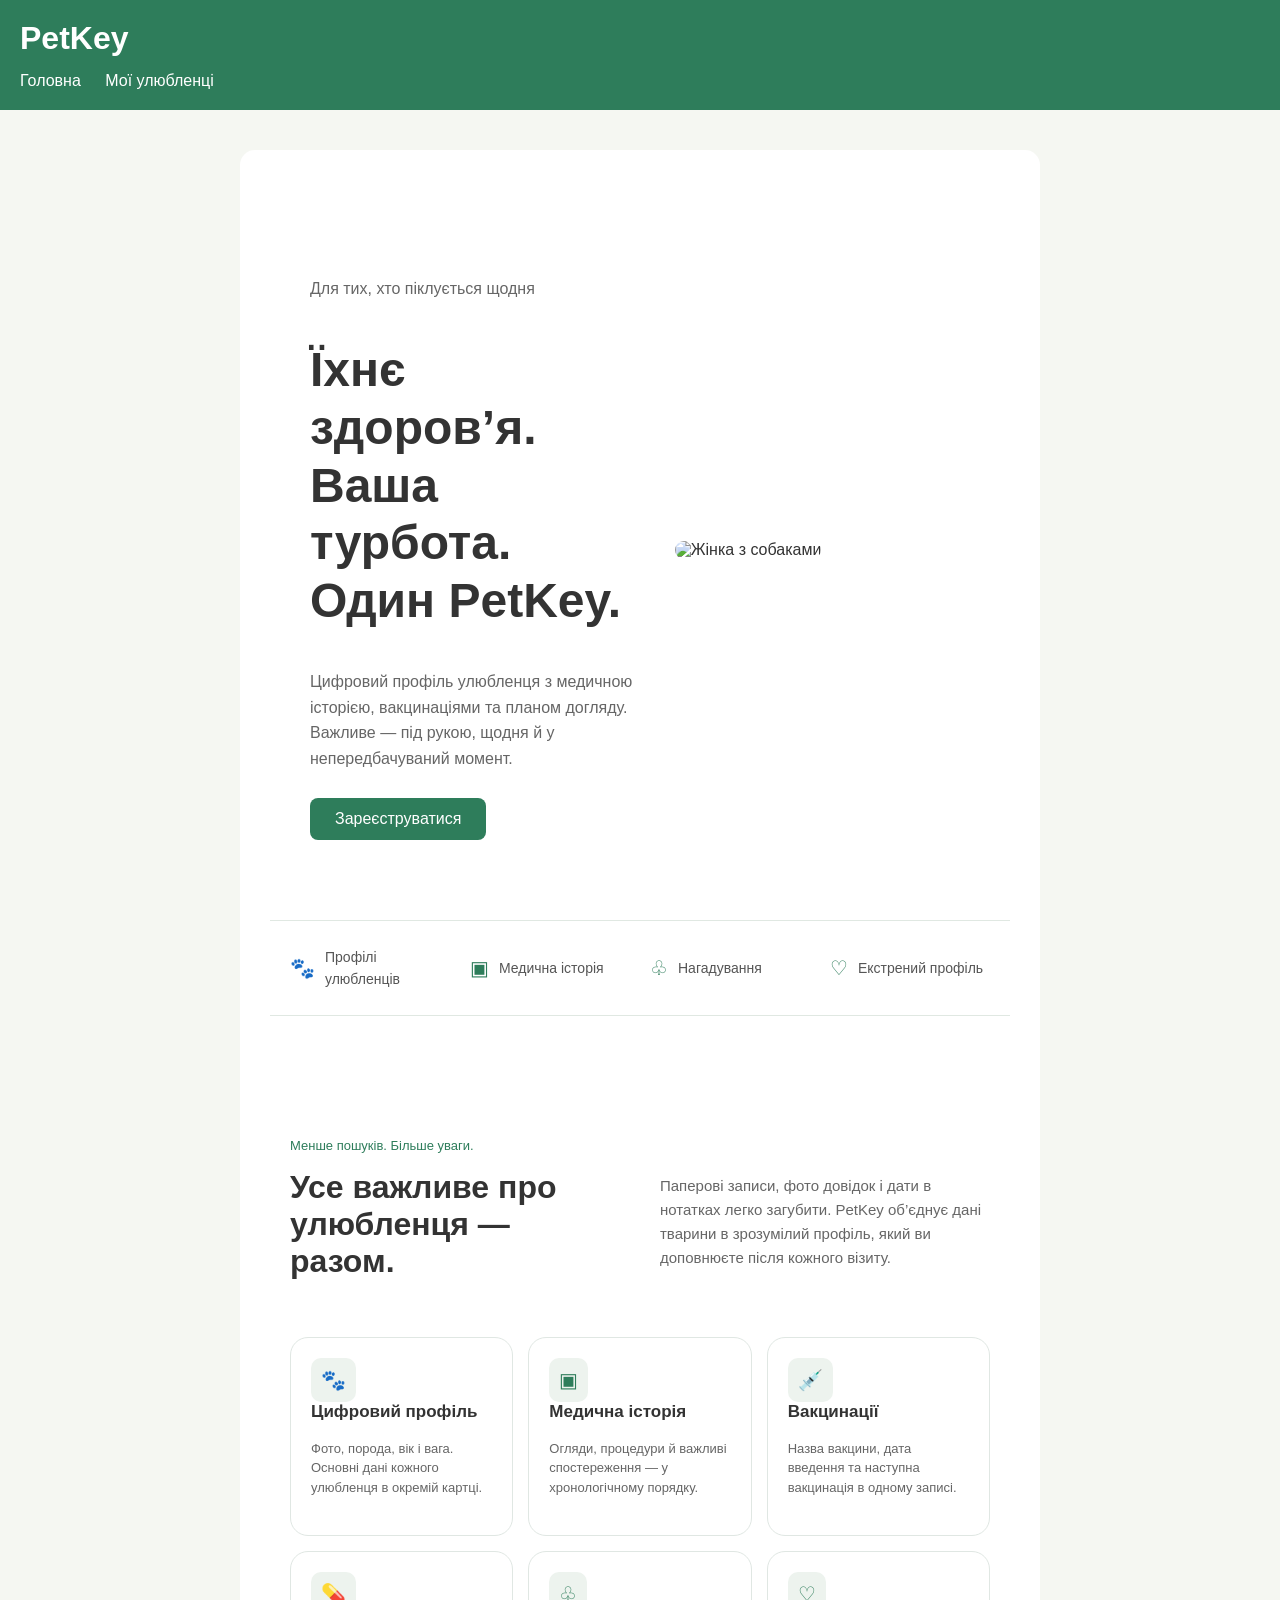
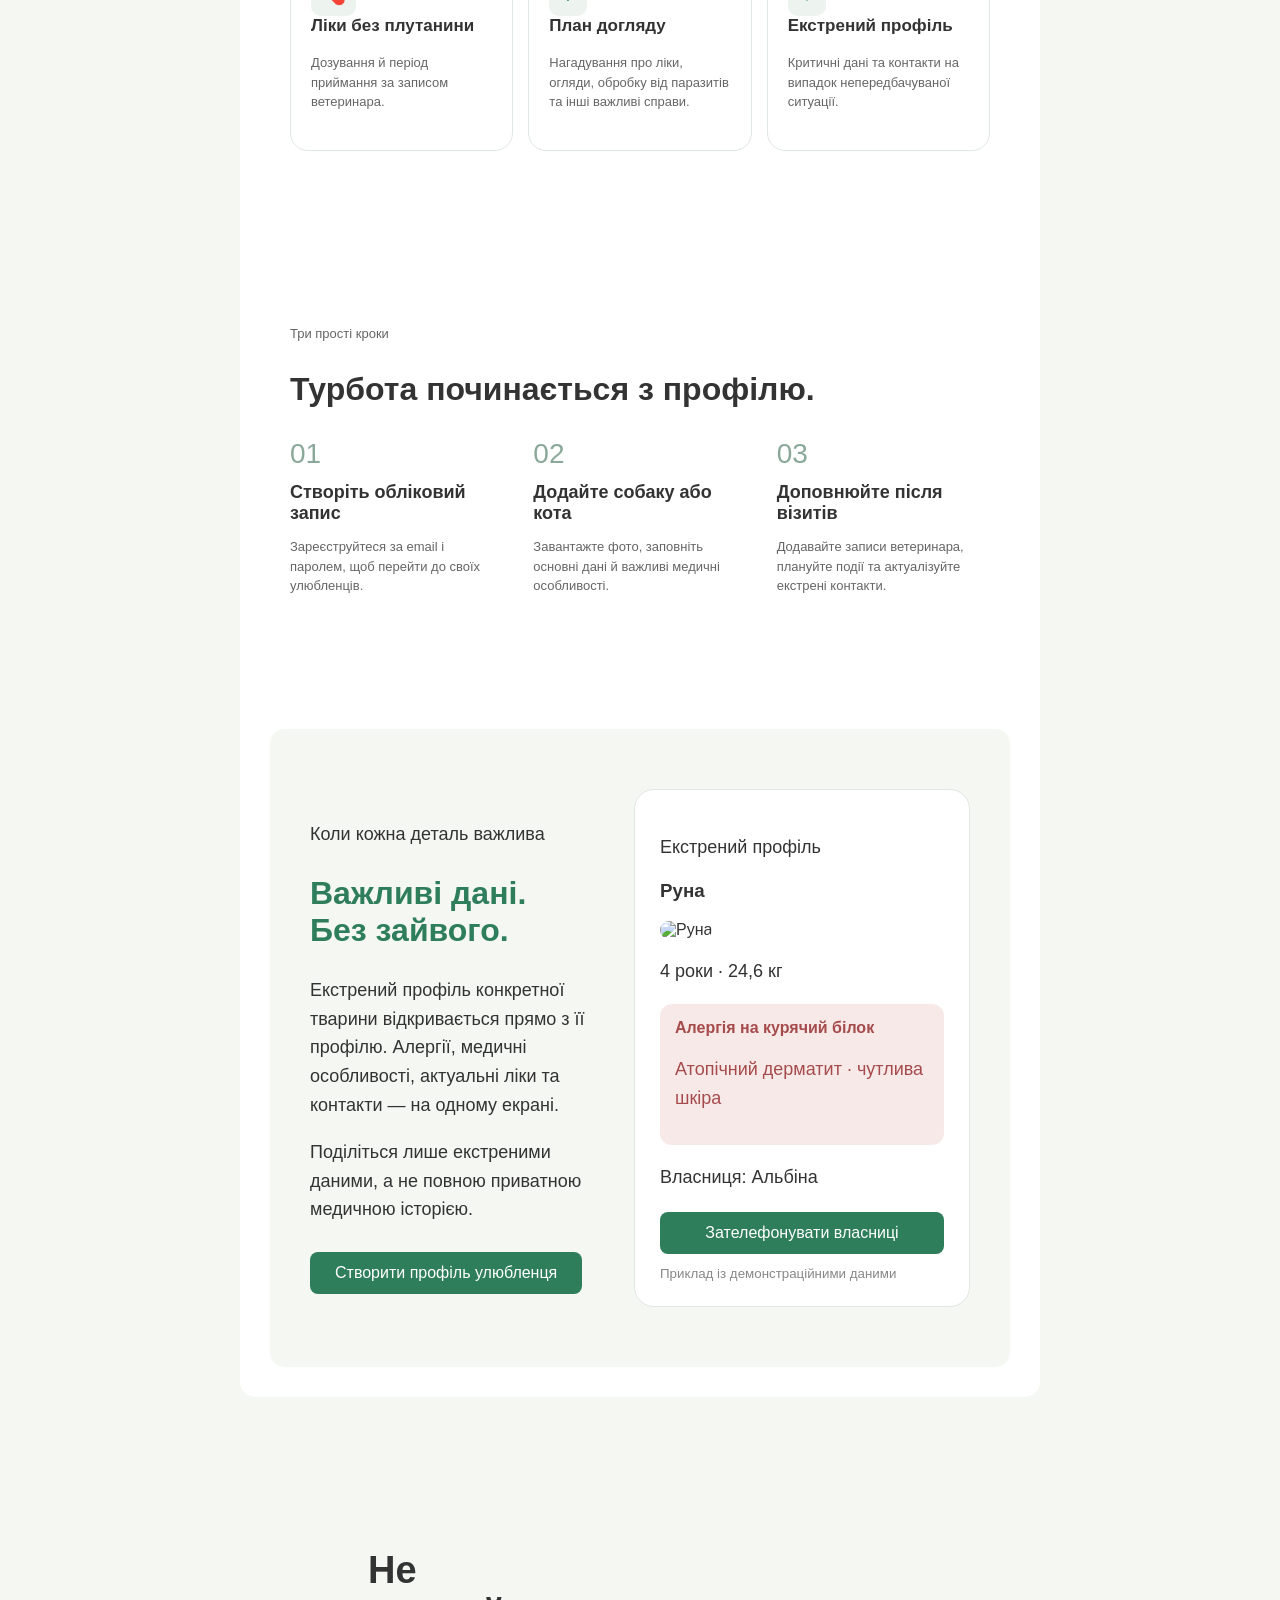
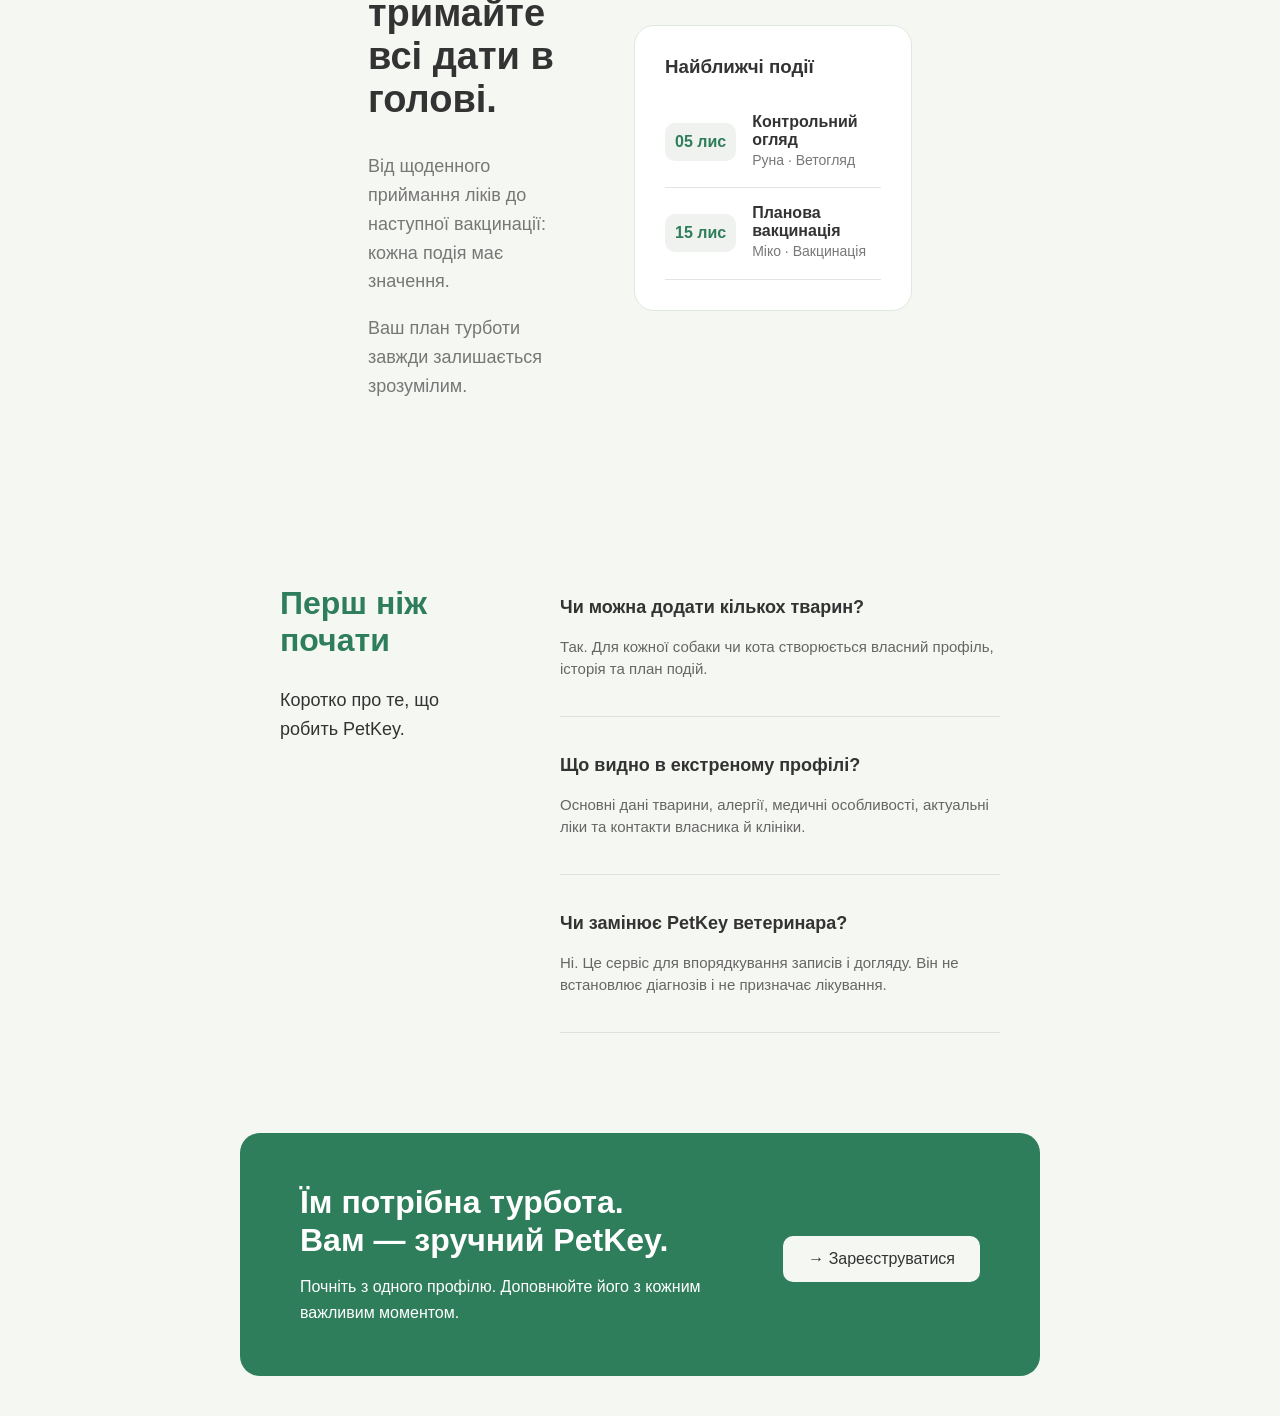
==== commit 71670758: "Update index.html" ====
--- a/index.html
+++ b/index.html
@@ -30,7 +30,7 @@
     </div>
 
     <div class="hero-image">
-        <img src="hero.jpg" alt="Жінка з собаками">
+        <img src="images/hero.jpg" alt="Жінка з собаками">
     </div>
 </div>
             <div class="features">
@@ -143,7 +143,8 @@
     <div class="emergency-card">
         <p>Екстрений профіль</p>
         <h3>Руна</h3>
-        <img src="runa.jpg.jpg" alt="Руна">
+        
+        <img src="images/runa.jpg.jpg" alt="Руна">
         <p>4 роки · 24,6 кг</p>
         <div class="emergency-alert">
             <strong>Алергія на курячий білок</strong>
@@ -218,6 +219,6 @@
 </section>
    
     </footer>
-
+<script src="navigation.js"></script>
 </body>
 </html>
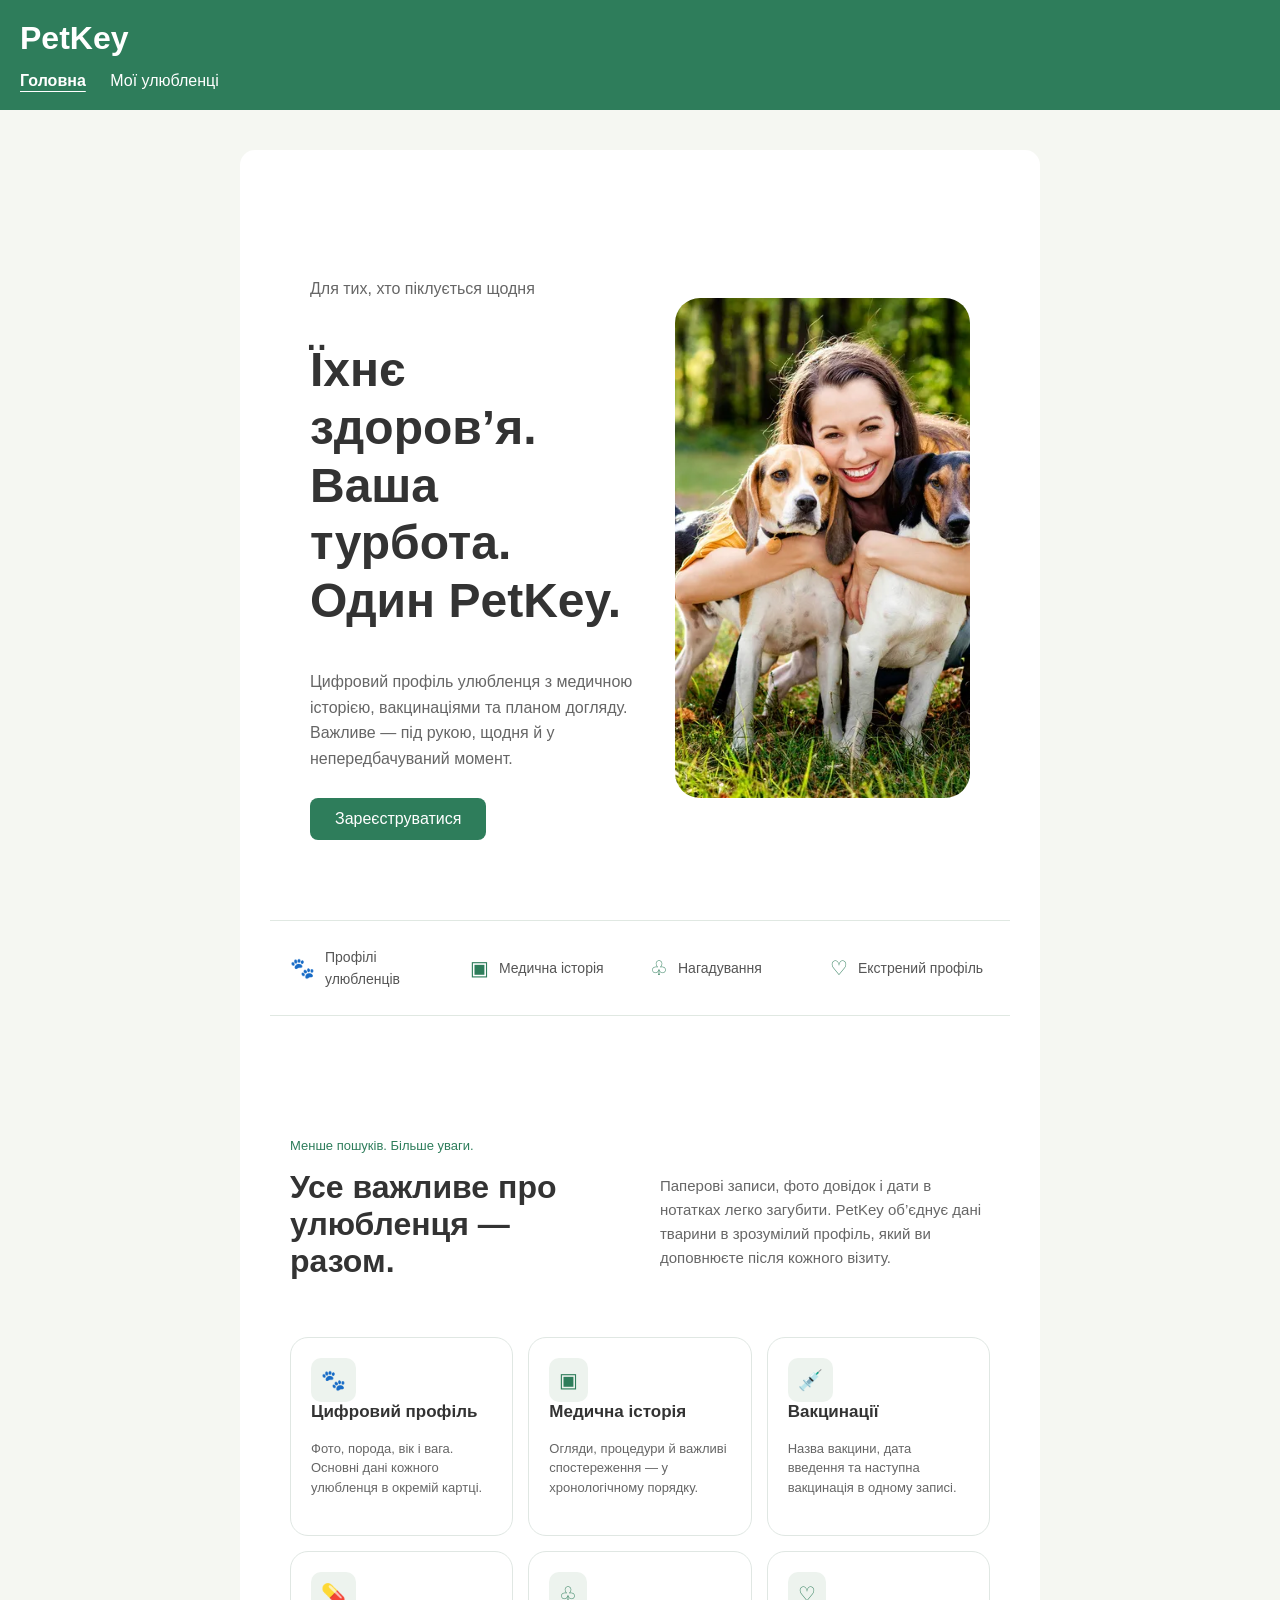
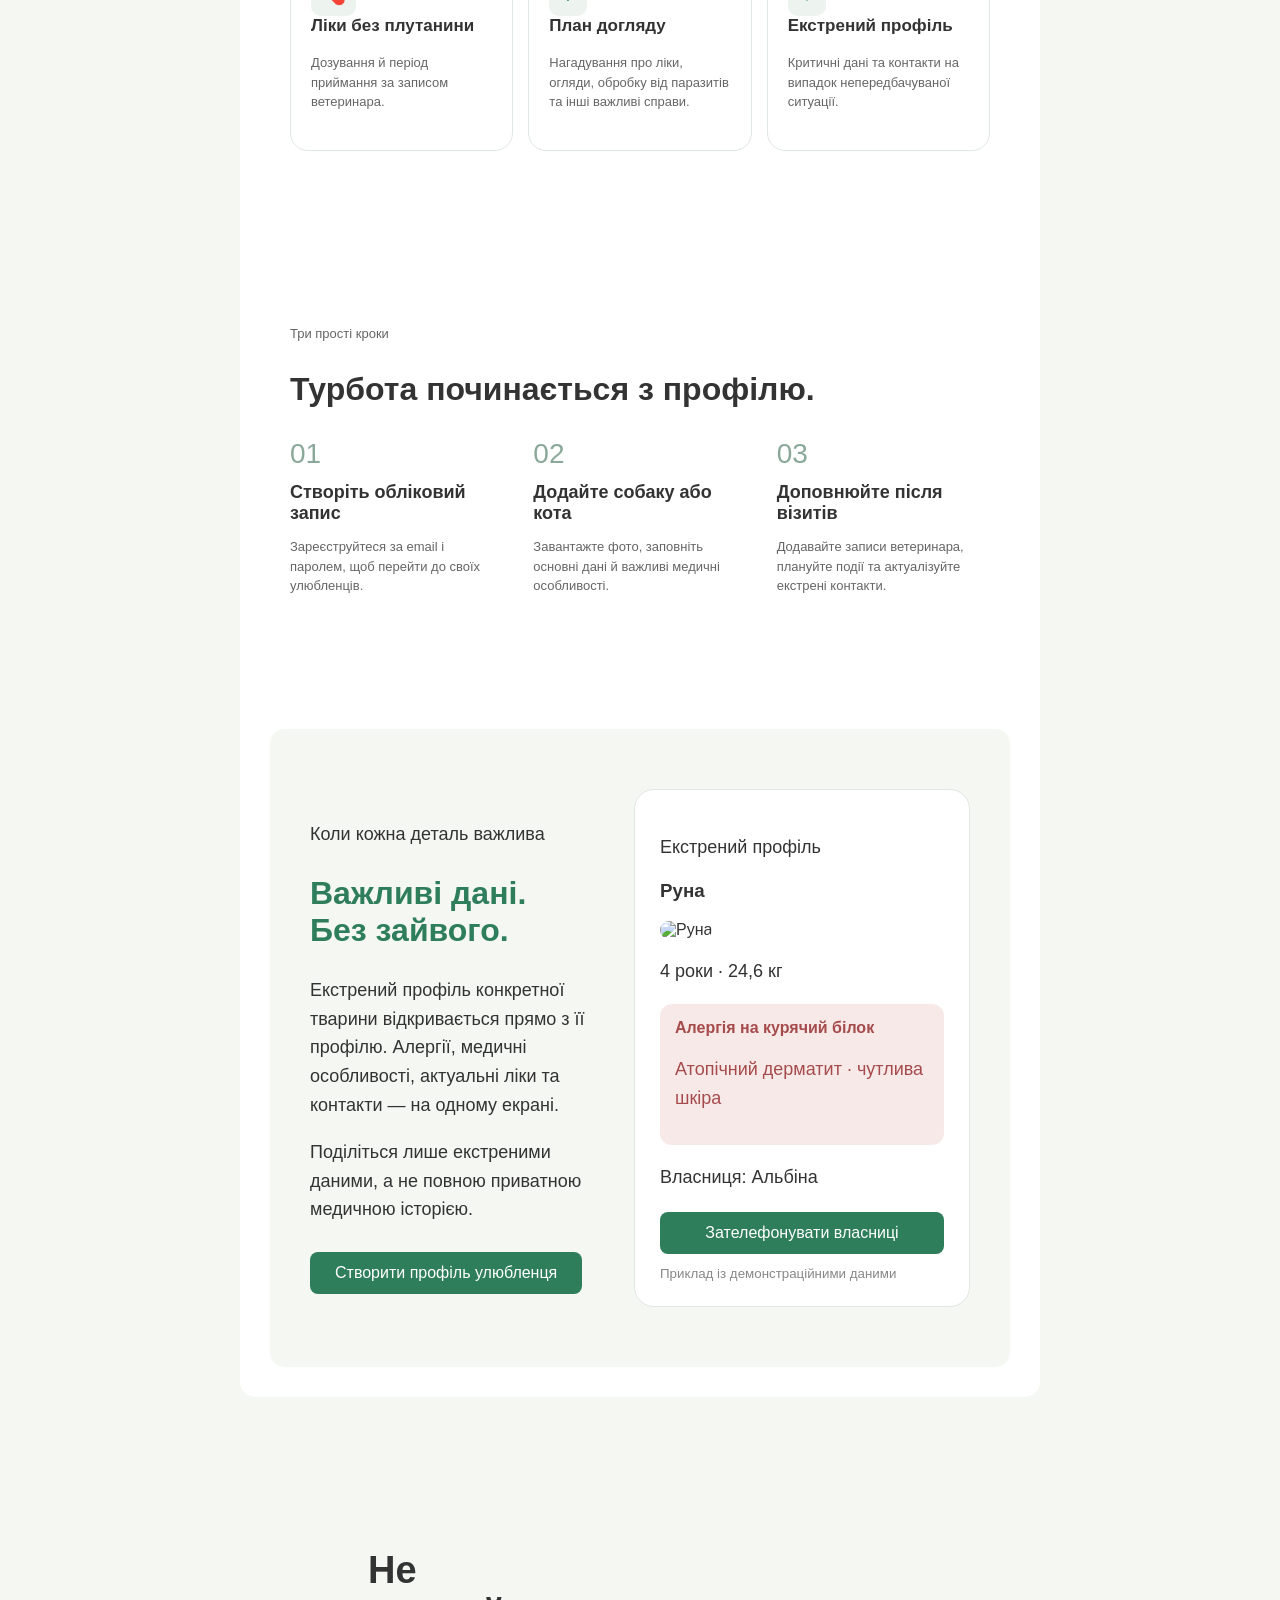
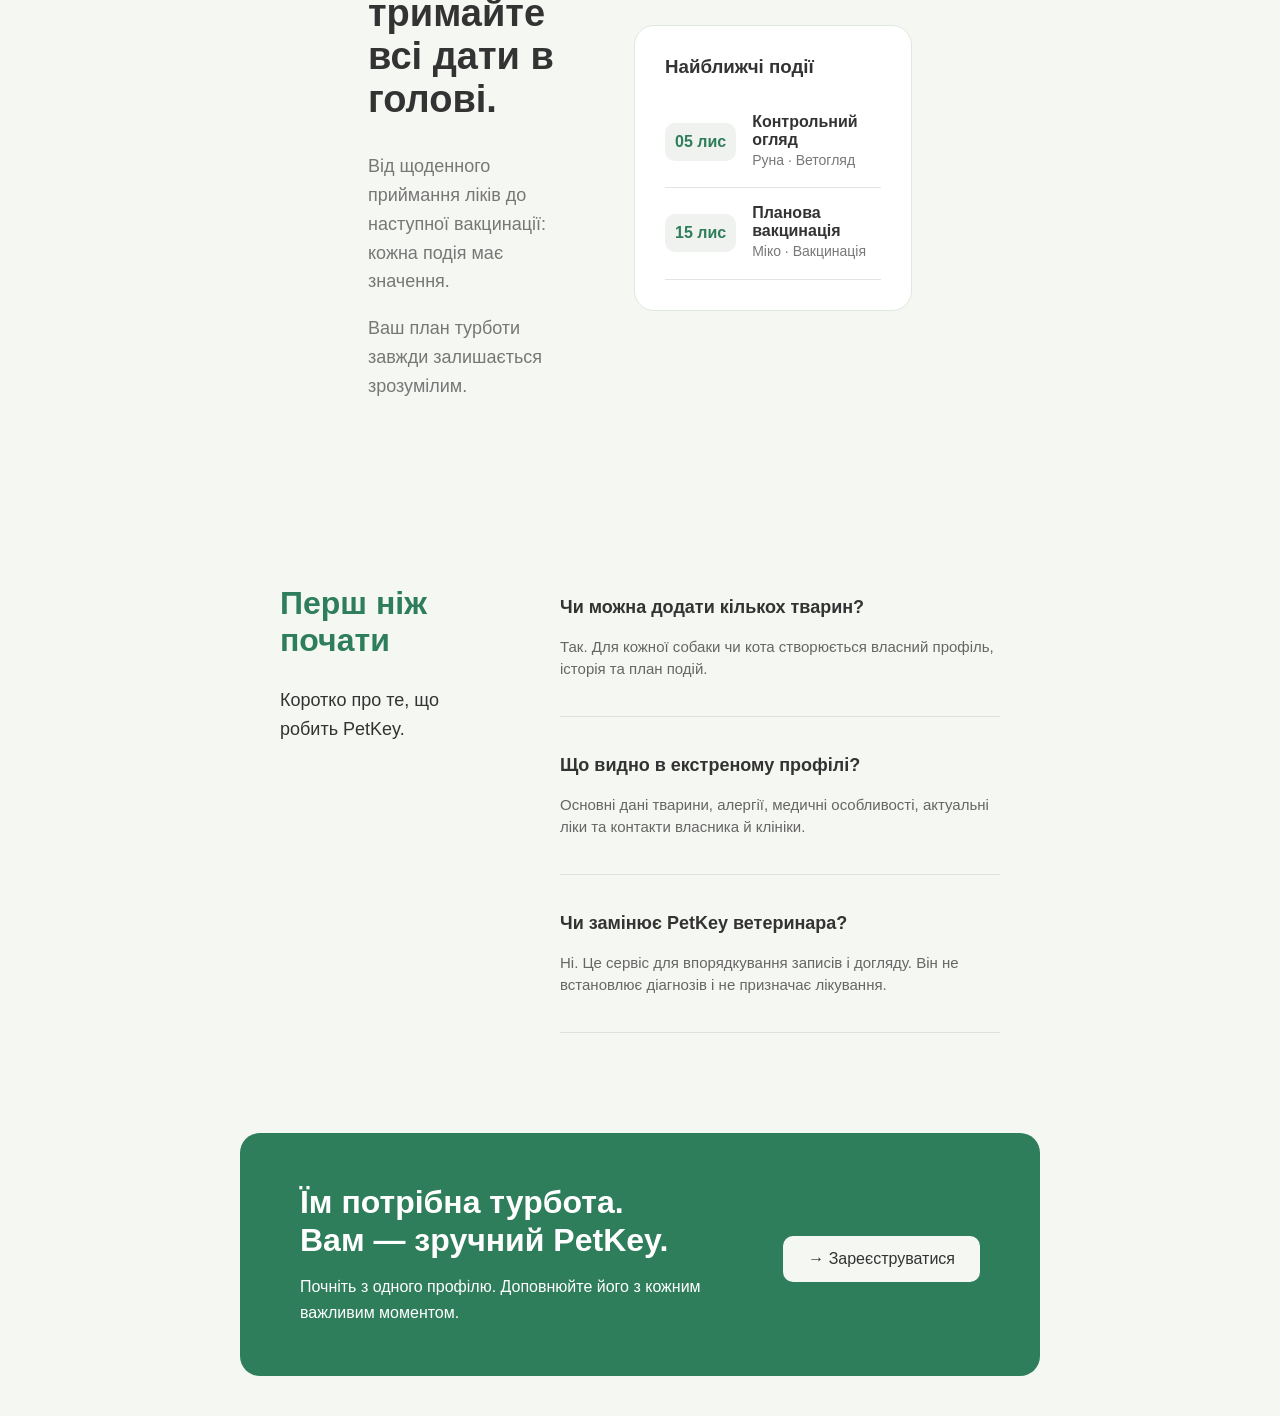
==== commit f3172dea: "Update index.html" ====
--- a/index.html
+++ b/index.html
@@ -30,7 +30,7 @@
     </div>
 
     <div class="hero-image">
-        <img src="images/hero.jpg" alt="Жінка з собаками">
+        <img src="hero.jpg" alt="Жінка з собаками">
     </div>
 </div>
             <div class="features">
--- a/style.css
+++ b/style.css
@@ -1200,3 +1200,88 @@
         padding: 24px 16px;
     }
 }
+
+/* Модальне вікно додавання улюбленця */
+.modal {
+    display: none;
+    position: fixed;
+    z-index: 1000;
+    inset: 0;
+    background: rgba(0, 0, 0, 0.55);
+    justify-content: center;
+    align-items: center;
+    padding: 20px;
+}
+
+.modal.active {
+    display: flex;
+}
+
+.modal-content {
+    background: #ffffff;
+    width: 100%;
+    max-width: 450px;
+    padding: 30px;
+    border-radius: 20px;
+    position: relative;
+    box-shadow: 0 10px 35px rgba(0, 0, 0, 0.2);
+}
+
+.modal-content h2 {
+    color: #27815f;
+    margin-bottom: 20px;
+}
+
+.close-modal {
+    position: absolute;
+    top: 12px;
+    right: 15px;
+    border: none;
+    background: none;
+    font-size: 28px;
+    cursor: pointer;
+}
+
+#petForm {
+    display: flex;
+    flex-direction: column;
+    gap: 12px;
+}
+
+#petForm input,
+#petForm select {
+    width: 100%;
+    padding: 12px;
+    border: 1px solid #cccccc;
+    border-radius: 8px;
+    font-size: 15px;
+    box-sizing: border-box;
+}
+
+#petForm button {
+    padding: 12px;
+    background: #27815f;
+    color: white;
+    border: none;
+    border-radius: 8px;
+    cursor: pointer;
+    font-size: 16px;
+}
+
+.form-error {
+    color: #d93025;
+    font-size: 14px;
+}
+
+.event-hidden {
+    display: none !important;
+}
+
+nav a.nav-active {
+    color: #ffffff;
+    font-weight: bold;
+    text-decoration: underline;
+    text-underline-offset: 5px;
+}
+
+
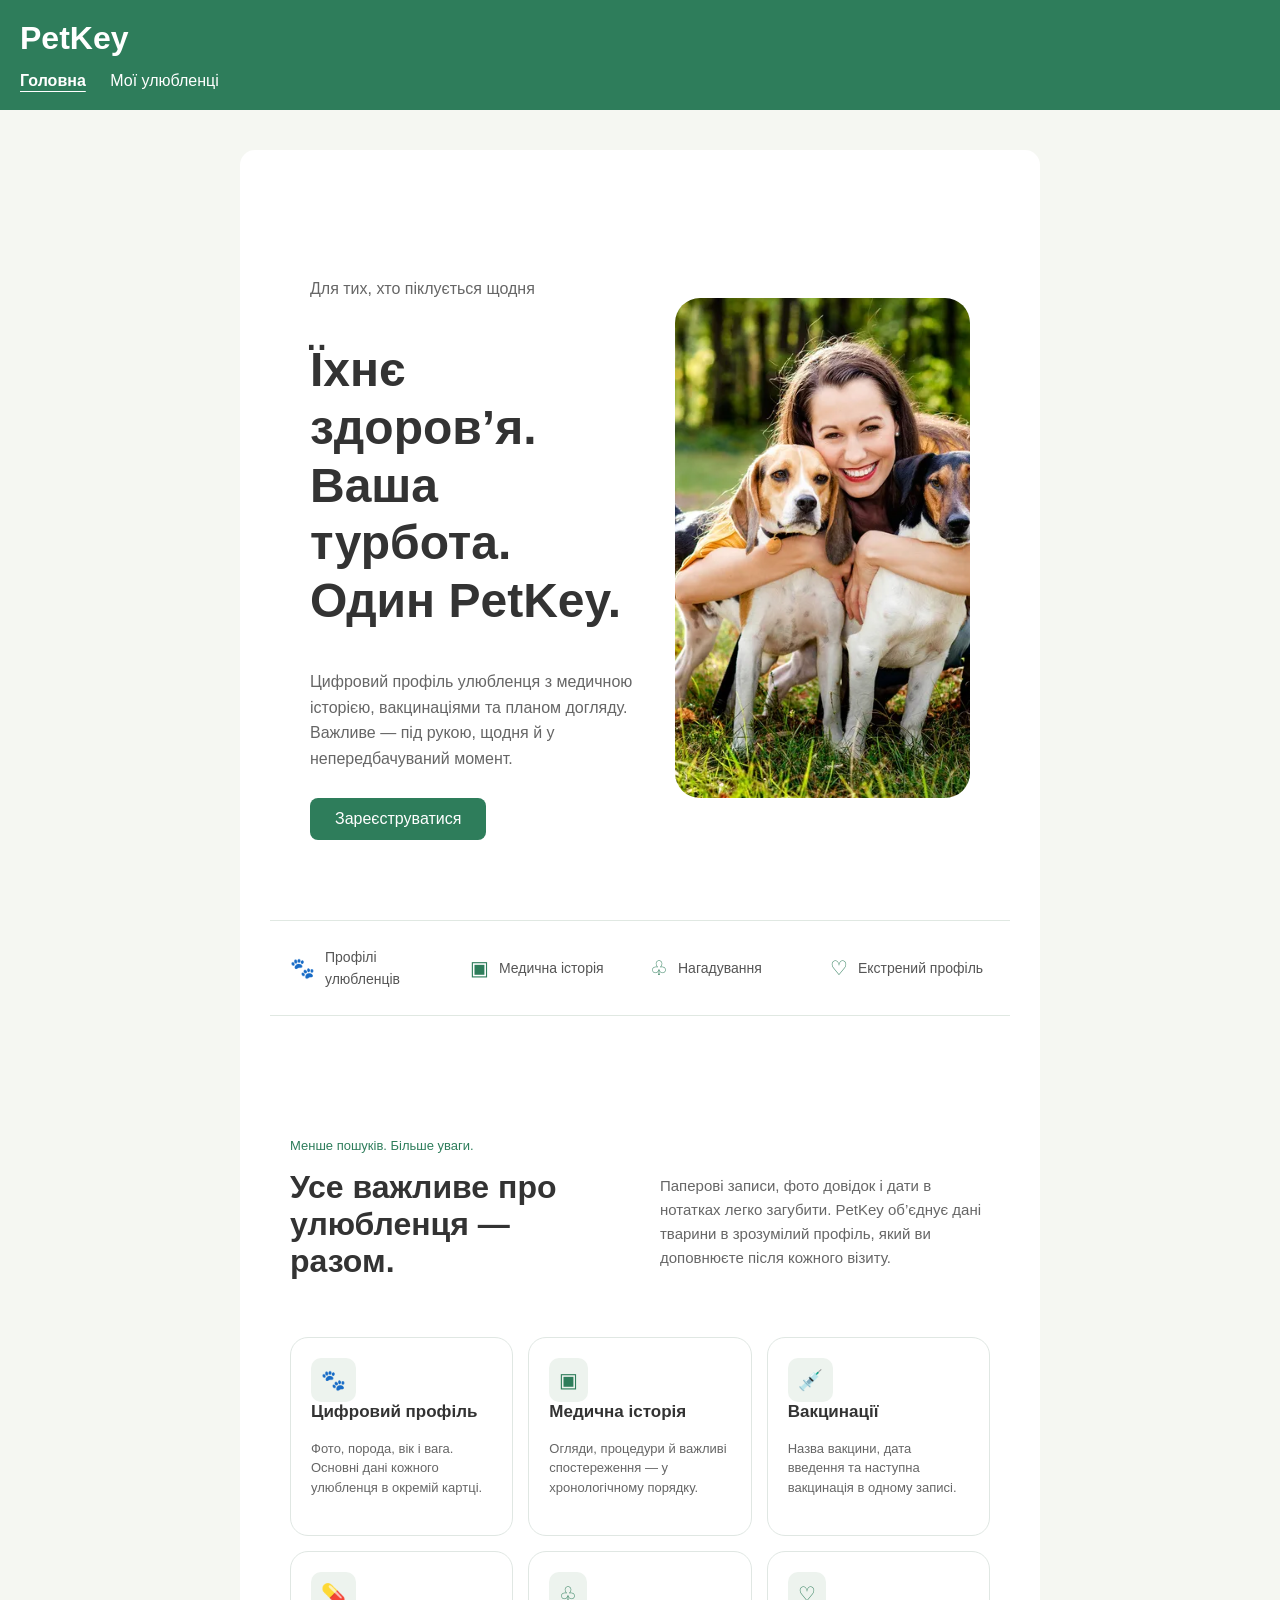
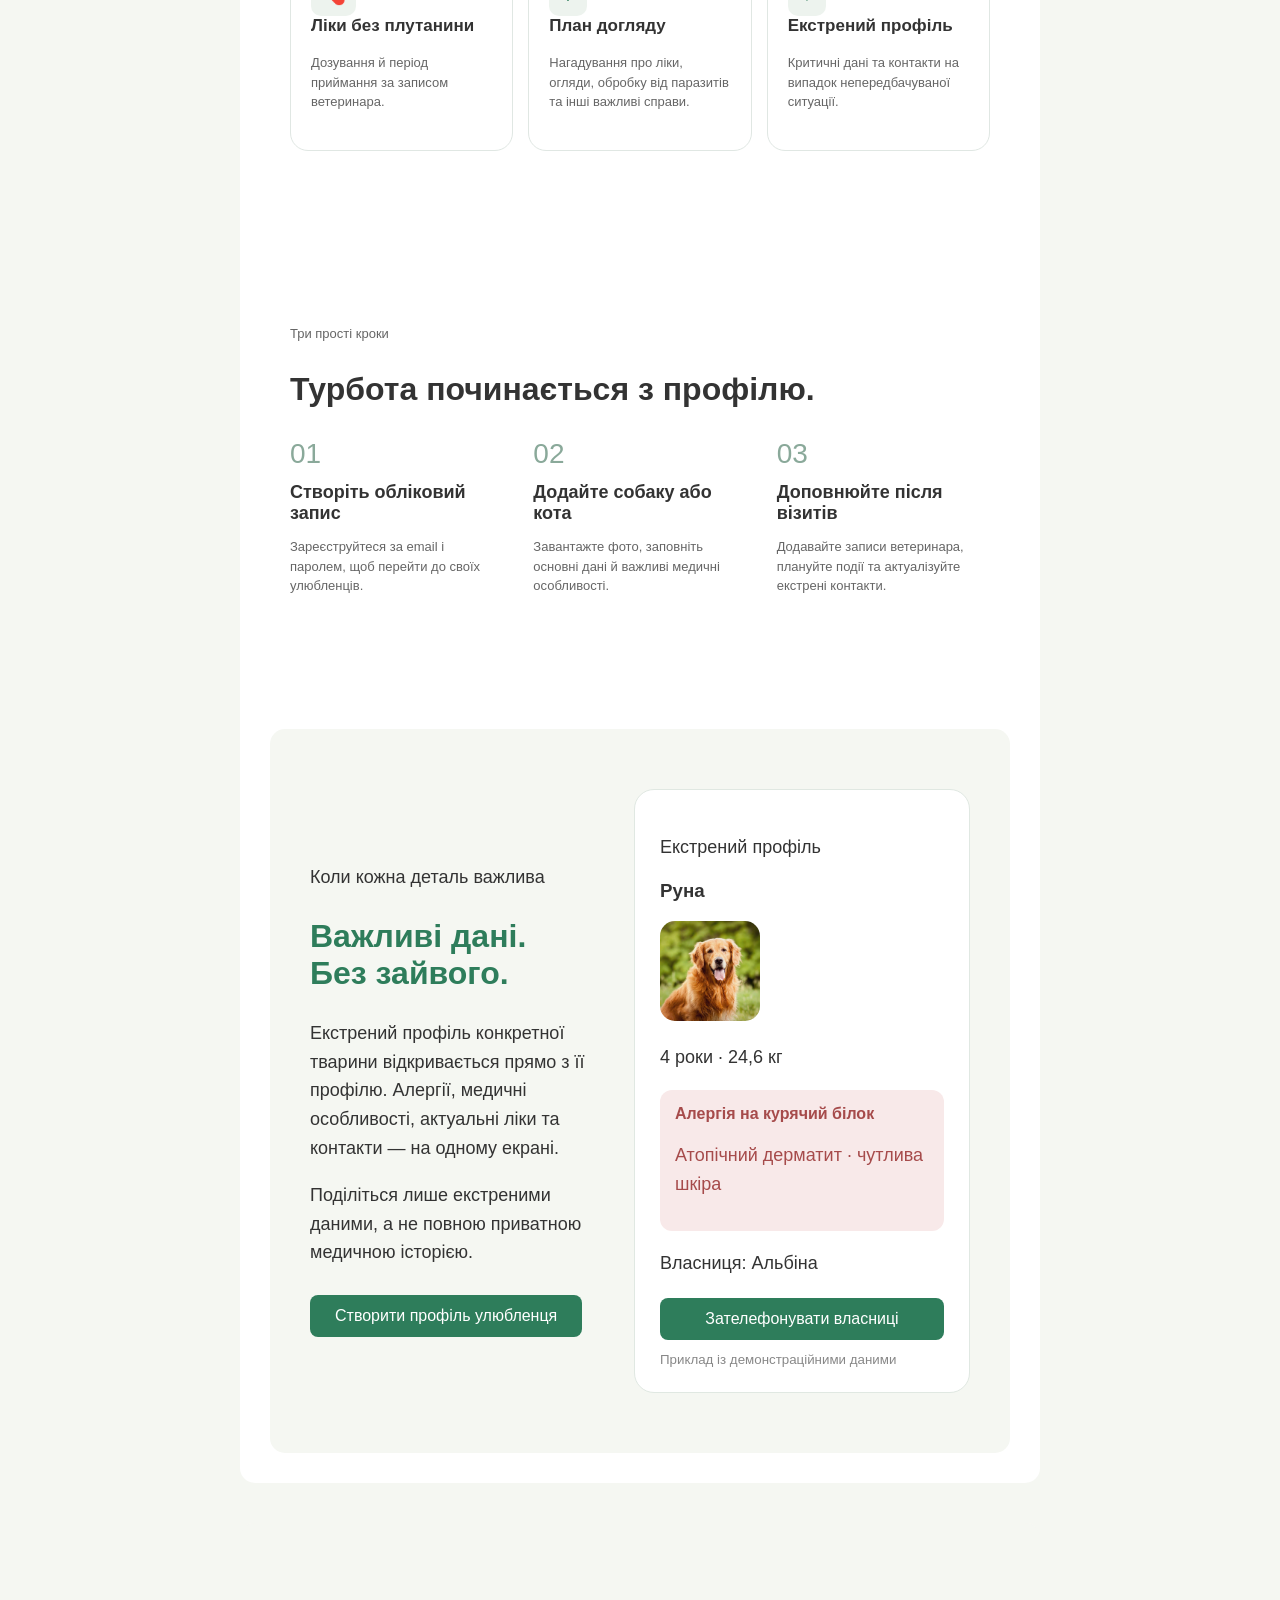
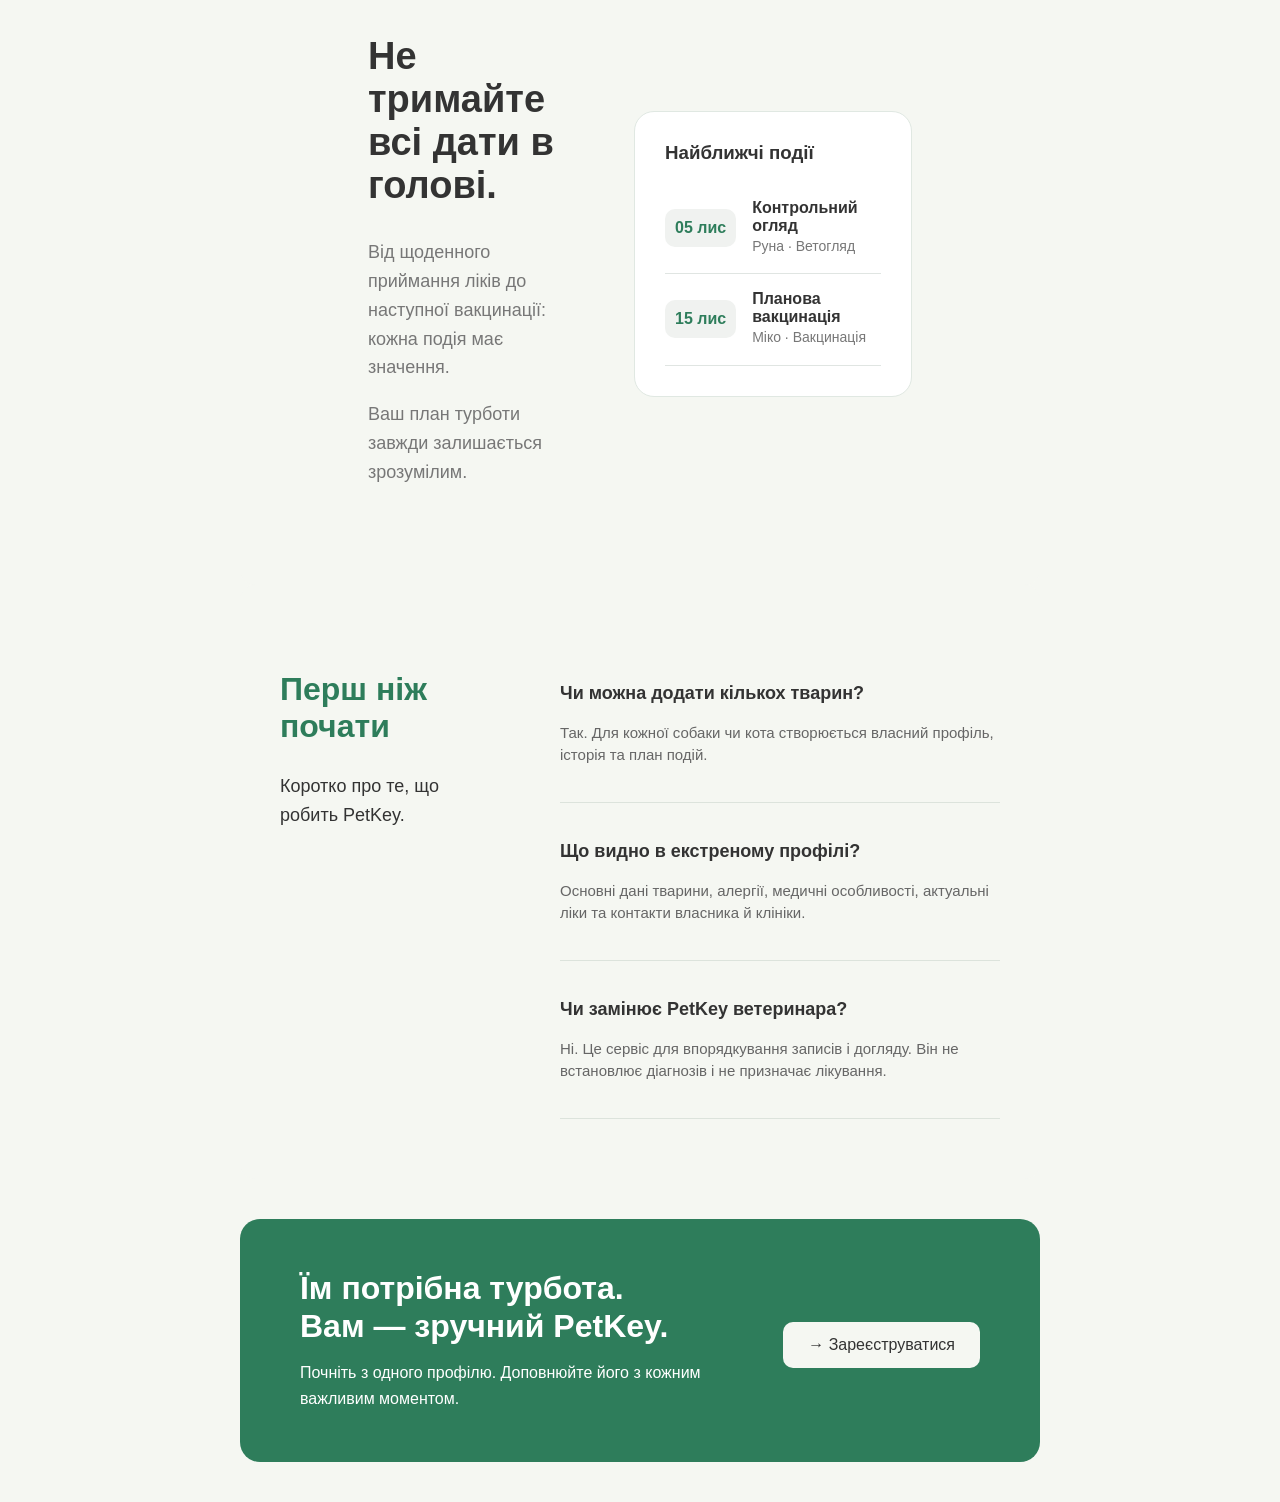
==== commit f4ef0e56: "Update index.html" ====
--- a/index.html
+++ b/index.html
@@ -144,7 +144,7 @@
         <p>Екстрений профіль</p>
         <h3>Руна</h3>
         
-        <img src="images/runa.jpg.jpg" alt="Руна">
+        <img src="runa.jpg.jpg" alt="Руна">
         <p>4 роки · 24,6 кг</p>
         <div class="emergency-alert">
             <strong>Алергія на курячий білок</strong>
